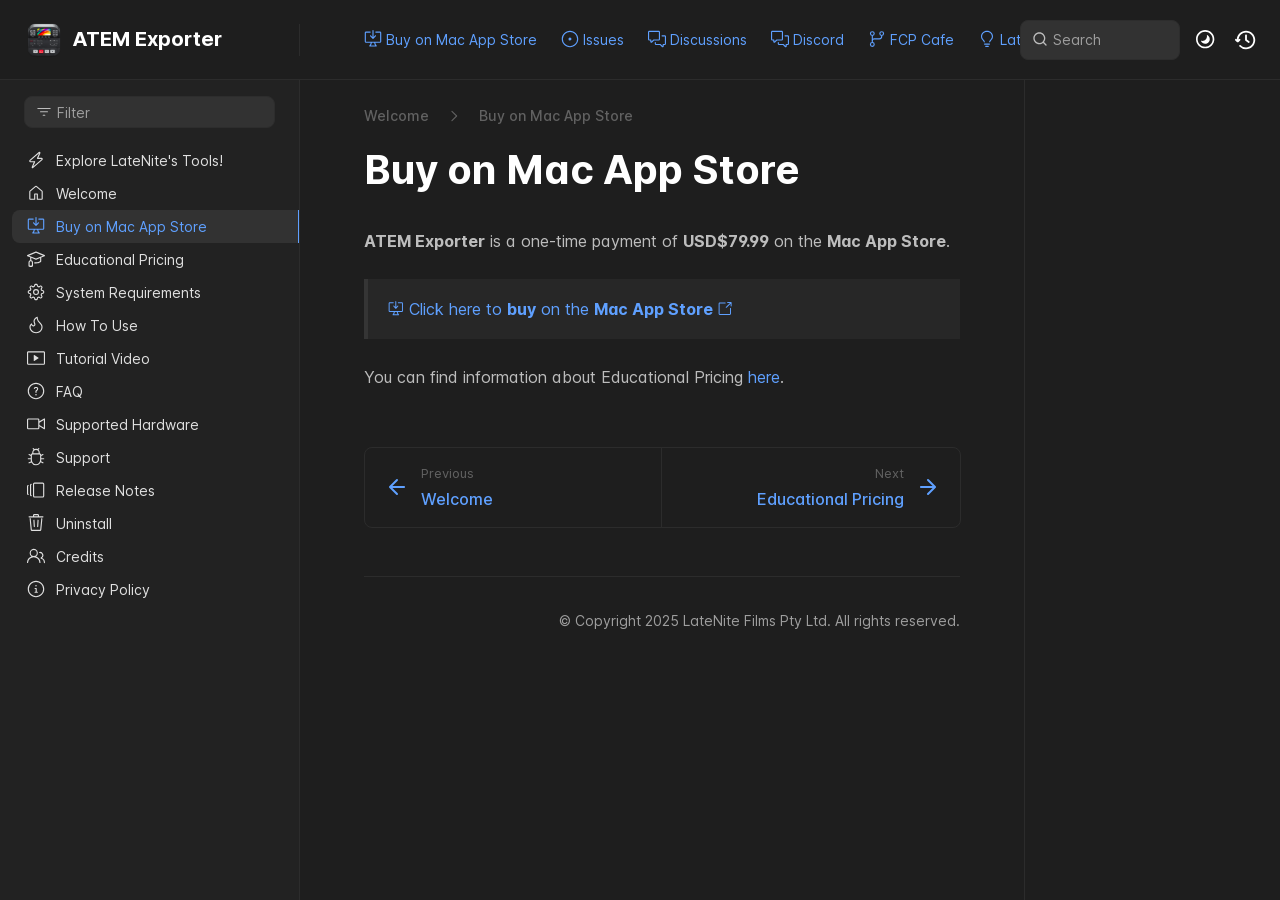
==== buy/index.html @ 61ce0d4f "Refreshes Retype-generated documentation. Process triggered by latenitefilms." ====
<!DOCTYPE html>
<html lang="en" class="h-full dark">
<head>
    <meta charset="UTF-8">
    <meta name="viewport" content="width=device-width,initial-scale=1">
    <meta name="turbo-cache-control" content="no-cache" data-turbo-track="reload" data-track-token="3.10.0.803349891030">

    <!-- See retype.com -->
    <meta name="generator" content="Retype 3.10.0">

    <!-- Primary Meta Tags -->
    <title>Buy on Mac App Store</title>
    <meta name="title" content="Buy on Mac App Store">
    <meta name="description" content="ATEM Exporter is a one-time payment of USD$79.99 on the Mac App Store.">

    <!-- Canonical -->
    <link rel="canonical" href="https://atemexporter.fcp.cafe/buy/">

    <!-- Open Graph / Facebook -->
    <meta property="og:type" content="website">
    <meta property="og:url" content="https://atemexporter.fcp.cafe/buy/">
    <meta property="og:title" content="Buy on Mac App Store">
    <meta property="og:description" content="ATEM Exporter is a one-time payment of USD$79.99 on the Mac App Store.">

    <!-- Twitter -->
    <meta property="twitter:card" content="summary_large_image">
    <meta property="twitter:url" content="https://atemexporter.fcp.cafe/buy/">
    <meta property="twitter:title" content="Buy on Mac App Store">
    <meta property="twitter:description" content="ATEM Exporter is a one-time payment of USD$79.99 on the Mac App Store.">

    <script data-cfasync="false">(function(){var cl=document.documentElement.classList,ls=localStorage.getItem("retype_scheme"),hd=cl.contains("dark"),hl=cl.contains("light"),wm=window.matchMedia&&window.matchMedia("(prefers-color-scheme: dark)").matches;if(ls==="dark"||(!ls&&wm&&!hd&&!hl)){cl.remove("light");cl.add("dark")}else if(ls==="light"||(!ls&&!wm&&!hd&&!hl)){cl.remove("dark");cl.add("light")}})();</script>

    <link href="../resources/css/retype.css?v=3.10.0.803349891030" rel="stylesheet">

    <script data-cfasync="false" src="../resources/js/config.js?v=3.10.0.803349891030" data-turbo-eval="false" defer></script>
    <script data-cfasync="false" src="../resources/js/retype.js?v=3.10.0" data-turbo-eval="false" defer></script>
    <script id="lunr-js" data-cfasync="false" src="../resources/js/lunr.js?v=3.10.0.803349891030" data-turbo-eval="false" defer></script>
</head>
<body>
    <div id="retype-app" class="relative text-base antialiased text-gray-700 bg-white font-body dark:bg-dark-850 dark:text-dark-300">
        <div class="absolute bottom-0 left-0 bg-gray-100 dark:bg-dark-800" style="top: 5rem; right: 50%"></div>
    
        <header id="retype-header" class="sticky top-0 z-30 flex w-full h-16 bg-white border-b border-gray-200 md:h-20 dark:bg-dark-850 dark:border-dark-650">
            <div class="container relative flex items-center justify-between pr-6 grow md:justify-start">
                <!-- Mobile menu button skeleton -->
                <button v-cloak class="skeleton retype-mobile-menu-button flex items-center justify-center shrink-0 overflow-hidden dark:text-white focus:outline-none rounded-full w-10 h-10 ml-3.5 md:hidden"><svg xmlns="http://www.w3.org/2000/svg" class="mb-px shrink-0" width="24" height="24" viewBox="0 0 24 24" role="presentation" style="margin-bottom: 0px;"><g fill="currentColor"><path d="M2 4h20v2H2zM2 11h20v2H2zM2 18h20v2H2z"></path></g></svg></button>
                <div v-cloak id="retype-sidebar-left-toggle-button"></div>
        
                <!-- Logo -->
                <div class="flex items-center justify-between h-full py-2 md:w-75">
                    <div class="flex items-center px-2 md:px-6">
                        <a id="retype-branding-logo" href="../" class="flex items-center leading-snug text-xl">
                            <span class="w-10 mr-2 grow-0 shrink-0 overflow-hidden">
                                <img class="max-h-10 dark:hidden md:inline-block" src="../static/logo.png">
                                <img class="max-h-10 hidden dark:inline-block" src="../static/logo.png">
                            </span>
                            <span class="dark:text-white font-bold line-clamp-1 md:line-clamp-2">ATEM Exporter</span>
                        </a>
                    </div>
        
                    <span class="hidden h-8 border-r md:inline-block dark:border-dark-650"></span>
                </div>
        
                <div class="flex justify-between md:grow">
                    <!-- Top Nav -->
                    <nav id="retype-header-nav" class="hidden md:flex">
                        <ul class="flex flex-col mb-4 md:pl-16 md:mb-0 md:flex-row md:items-center">
                            <li class="mr-6">
                                <a class="py-2 md:mb-0 inline-flex items-center text-sm whitespace-nowrap transition-colors duration-200 ease-linear md:text-blue-500 dark:text-blue-400 hover:text-blue-800 dark:hover:text-blue-200" href="../buy/">
                                    <svg xmlns="http://www.w3.org/2000/svg" class="mb-px mr-1" width="18" height="18" viewBox="0 0 24 24" role="presentation">
                                        <g fill="currentColor">
                                            <path d="M11.25 9.331V.75a.75.75 0 0 1 1.5 0v8.58l1.949-2.11A.75.75 0 1 1 15.8 8.237l-3.25 3.52a.75.75 0 0 1-1.102 0l-3.25-3.52A.75.75 0 1 1 9.3 7.22l1.949 2.111Z"/><path d="M2.5 3.75v11.5c0 .138.112.25.25.25h18.5a.25.25 0 0 0 .25-.25V3.75a.25.25 0 0 0-.25-.25h-5.5a.75.75 0 0 1 0-1.5h5.5c.966 0 1.75.784 1.75 1.75v11.5A1.75 1.75 0 0 1 21.25 17h-6.204c.171 1.375.805 2.652 1.769 3.757A.752.752 0 0 1 16.25 22h-8.5a.75.75 0 0 1-.566-1.243c.965-1.105 1.599-2.382 1.77-3.757H2.75A1.75 1.75 0 0 1 1 15.25V3.75C1 2.784 1.784 2 2.75 2h5.5a.75.75 0 0 1 0 1.5h-5.5a.25.25 0 0 0-.25.25ZM10.463 17c-.126 1.266-.564 2.445-1.223 3.5h5.52c-.66-1.055-1.098-2.234-1.223-3.5Z"/>
                                        </g>
                                    </svg>
                                    <span>Buy on Mac App Store</span>
                                </a>
                            </li>
                            <li class="mr-6">
                                <a class="py-2 md:mb-0 inline-flex items-center text-sm whitespace-nowrap transition-colors duration-200 ease-linear md:text-blue-500 dark:text-blue-400 hover:text-blue-800 dark:hover:text-blue-200" href="https://github.com/latenitefilms/ATEMExporter/issues" target="_blank">
                                    <svg xmlns="http://www.w3.org/2000/svg" class="mb-px mr-1" width="18" height="18" viewBox="0 0 24 24" role="presentation">
                                        <g fill="currentColor">
                                            <path d="M12 1c6.075 0 11 4.925 11 11s-4.925 11-11 11S1 18.075 1 12 5.925 1 12 1ZM2.5 12a9.5 9.5 0 0 0 9.5 9.5 9.5 9.5 0 0 0 9.5-9.5A9.5 9.5 0 0 0 12 2.5 9.5 9.5 0 0 0 2.5 12Zm9.5 2a2 2 0 1 1-.001-3.999A2 2 0 0 1 12 14Z"/>
                                        </g>
                                    </svg>
                                    <span>Issues</span>
                                </a>
                            </li>
                            <li class="mr-6">
                                <a class="py-2 md:mb-0 inline-flex items-center text-sm whitespace-nowrap transition-colors duration-200 ease-linear md:text-blue-500 dark:text-blue-400 hover:text-blue-800 dark:hover:text-blue-200" href="https://github.com/latenitefilms/ATEMExporter/discussions" target="_blank">
                                    <svg xmlns="http://www.w3.org/2000/svg" class="mb-px mr-1" width="18" height="18" viewBox="0 0 24 24" role="presentation">
                                        <g fill="currentColor">
                                            <path d="M1.75 1h12.5c.966 0 1.75.784 1.75 1.75v9.5A1.75 1.75 0 0 1 14.25 14H8.061l-2.574 2.573A1.458 1.458 0 0 1 3 15.543V14H1.75A1.75 1.75 0 0 1 0 12.25v-9.5C0 1.784.784 1 1.75 1ZM1.5 2.75v9.5c0 .138.112.25.25.25h2a.75.75 0 0 1 .75.75v2.19l2.72-2.72a.749.749 0 0 1 .53-.22h6.5a.25.25 0 0 0 .25-.25v-9.5a.25.25 0 0 0-.25-.25H1.75a.25.25 0 0 0-.25.25Z"/><path d="M22.5 8.75a.25.25 0 0 0-.25-.25h-3.5a.75.75 0 0 1 0-1.5h3.5c.966 0 1.75.784 1.75 1.75v9.5A1.75 1.75 0 0 1 22.25 20H21v1.543a1.457 1.457 0 0 1-2.487 1.03L15.939 20H10.75A1.75 1.75 0 0 1 9 18.25v-1.465a.75.75 0 0 1 1.5 0v1.465c0 .138.112.25.25.25h5.5a.75.75 0 0 1 .53.22l2.72 2.72v-2.19a.75.75 0 0 1 .75-.75h2a.25.25 0 0 0 .25-.25v-9.5Z"/>
                                        </g>
                                    </svg>
                                    <span>Discussions</span>
                                </a>
                            </li>
                            <li class="mr-6">
                                <a class="py-2 md:mb-0 inline-flex items-center text-sm whitespace-nowrap transition-colors duration-200 ease-linear md:text-blue-500 dark:text-blue-400 hover:text-blue-800 dark:hover:text-blue-200" href="https://ltnt.tv/discord" target="_blank">
                                    <svg xmlns="http://www.w3.org/2000/svg" class="mb-px mr-1" width="18" height="18" viewBox="0 0 24 24" role="presentation">
                                        <g fill="currentColor">
                                            <path d="M1.75 1h12.5c.966 0 1.75.784 1.75 1.75v9.5A1.75 1.75 0 0 1 14.25 14H8.061l-2.574 2.573A1.458 1.458 0 0 1 3 15.543V14H1.75A1.75 1.75 0 0 1 0 12.25v-9.5C0 1.784.784 1 1.75 1ZM1.5 2.75v9.5c0 .138.112.25.25.25h2a.75.75 0 0 1 .75.75v2.19l2.72-2.72a.749.749 0 0 1 .53-.22h6.5a.25.25 0 0 0 .25-.25v-9.5a.25.25 0 0 0-.25-.25H1.75a.25.25 0 0 0-.25.25Z"/><path d="M22.5 8.75a.25.25 0 0 0-.25-.25h-3.5a.75.75 0 0 1 0-1.5h3.5c.966 0 1.75.784 1.75 1.75v9.5A1.75 1.75 0 0 1 22.25 20H21v1.543a1.457 1.457 0 0 1-2.487 1.03L15.939 20H10.75A1.75 1.75 0 0 1 9 18.25v-1.465a.75.75 0 0 1 1.5 0v1.465c0 .138.112.25.25.25h5.5a.75.75 0 0 1 .53.22l2.72 2.72v-2.19a.75.75 0 0 1 .75-.75h2a.25.25 0 0 0 .25-.25v-9.5Z"/>
                                        </g>
                                    </svg>
                                    <span>Discord</span>
                                </a>
                            </li>
                            <li class="mr-6">
                                <a class="py-2 md:mb-0 inline-flex items-center text-sm whitespace-nowrap transition-colors duration-200 ease-linear md:text-blue-500 dark:text-blue-400 hover:text-blue-800 dark:hover:text-blue-200" href="https://fcp.cafe" target="_blank">
                                    <svg xmlns="http://www.w3.org/2000/svg" class="mb-px mr-1" width="18" height="18" viewBox="0 0 24 24" role="presentation">
                                        <g fill="currentColor">
                                            <path d="M15 4.75a3.25 3.25 0 1 1 6.5 0 3.25 3.25 0 0 1-6.5 0ZM2.5 19.25a3.25 3.25 0 1 1 6.5 0 3.25 3.25 0 0 1-6.5 0Zm0-14.5a3.25 3.25 0 1 1 6.5 0 3.25 3.25 0 0 1-6.5 0ZM5.75 6.5a1.75 1.75 0 1 0-.001-3.501A1.75 1.75 0 0 0 5.75 6.5Zm0 14.5a1.75 1.75 0 1 0-.001-3.501A1.75 1.75 0 0 0 5.75 21Zm12.5-14.5a1.75 1.75 0 1 0-.001-3.501A1.75 1.75 0 0 0 18.25 6.5Z"/><path d="M5.75 16.75A.75.75 0 0 1 5 16V8a.75.75 0 0 1 1.5 0v8a.75.75 0 0 1-.75.75Z"/><path d="M17.5 8.75v-1H19v1a3.75 3.75 0 0 1-3.75 3.75h-7a1.75 1.75 0 0 0-1.75 1.75H5A3.25 3.25 0 0 1 8.25 11h7a2.25 2.25 0 0 0 2.25-2.25Z"/>
                                        </g>
                                    </svg>
                                    <span>FCP Cafe</span>
                                </a>
                            </li>
                            <li class="mr-6">
                                <a class="py-2 md:mb-0 inline-flex items-center text-sm whitespace-nowrap transition-colors duration-200 ease-linear md:text-blue-500 dark:text-blue-400 hover:text-blue-800 dark:hover:text-blue-200" href="https://fcp.cafe/latenite/" target="_blank">
                                    <svg xmlns="http://www.w3.org/2000/svg" class="mb-px mr-1" width="18" height="18" viewBox="0 0 24 24" role="presentation">
                                        <g fill="currentColor">
                                            <path d="M12 2.5c-3.81 0-6.5 2.743-6.5 6.119 0 1.536.632 2.572 1.425 3.56.172.215.347.422.527.635l.096.112c.21.25.427.508.63.774.404.531.783 1.128.995 1.834a.75.75 0 0 1-1.436.432c-.138-.46-.397-.89-.753-1.357a18.111 18.111 0 0 0-.582-.714l-.092-.11c-.18-.212-.37-.436-.555-.667C4.87 12.016 4 10.651 4 8.618 4 4.363 7.415 1 12 1s8 3.362 8 7.619c0 2.032-.87 3.397-1.755 4.5-.185.23-.375.454-.555.667l-.092.109c-.21.248-.405.481-.582.714-.356.467-.615.898-.753 1.357a.751.751 0 0 1-1.437-.432c.213-.706.592-1.303.997-1.834.202-.266.419-.524.63-.774l.095-.112c.18-.213.355-.42.527-.634.793-.99 1.425-2.025 1.425-3.561C18.5 5.243 15.81 2.5 12 2.5ZM8.75 18h6.5a.75.75 0 0 1 0 1.5h-6.5a.75.75 0 0 1 0-1.5Zm.75 3.75a.75.75 0 0 1 .75-.75h3.5a.75.75 0 0 1 0 1.5h-3.5a.75.75 0 0 1-.75-.75Z"/>
                                        </g>
                                    </svg>
                                    <span>LateNite</span>
                                </a>
                            </li>
        
                        </ul>
                    </nav>
        
                    <!-- Header Right Skeleton -->
                    <div v-cloak class="flex justify-end grow skeleton">
        
                        <!-- Search input mock -->
                        <div class="relative hidden w-40 lg:block lg:max-w-sm lg:ml-auto">
                            <div class="absolute flex items-center justify-center h-full pl-3 dark:text-dark-300">
                                <svg xmlns="http://www.w3.org/2000/svg" class="icon-base" width="16" height="16" viewBox="0 0 24 24" aria-labelledby="icon" role="presentation" style="margin-bottom: 1px;"><g fill="currentColor" ><path d="M21.71 20.29l-3.68-3.68A8.963 8.963 0 0020 11c0-4.96-4.04-9-9-9s-9 4.04-9 9 4.04 9 9 9c2.12 0 4.07-.74 5.61-1.97l3.68 3.68c.2.19.45.29.71.29s.51-.1.71-.29c.39-.39.39-1.03 0-1.42zM4 11c0-3.86 3.14-7 7-7s7 3.14 7 7c0 1.92-.78 3.66-2.04 4.93-.01.01-.02.01-.02.01-.01.01-.01.01-.01.02A6.98 6.98 0 0111 18c-3.86 0-7-3.14-7-7z" ></path></g></svg>
                            </div>
                            <input class="w-full h-10 placeholder-gray-400 transition-colors duration-200 ease-in bg-gray-200 border border-transparent rounded md:text-sm hover:bg-white hover:border-gray-300 focus:outline-none focus:bg-white focus:border-gray-500 dark:bg-dark-600 dark:border-dark-600 dark:placeholder-dark-400" style="padding: 0.625rem 0.75rem 0.625rem 2rem" type="text" placeholder="Search">
                        </div>
        
                        <!-- Mobile search button -->
                        <div class="flex items-center justify-center w-10 h-10 lg:hidden">
                            <svg xmlns="http://www.w3.org/2000/svg" class="shrink-0 icon-base" width="20" height="20" viewBox="0 0 24 24" aria-labelledby="icon" role="presentation" style="margin-bottom: 0px;"><g fill="currentColor" ><path d="M21.71 20.29l-3.68-3.68A8.963 8.963 0 0020 11c0-4.96-4.04-9-9-9s-9 4.04-9 9 4.04 9 9 9c2.12 0 4.07-.74 5.61-1.97l3.68 3.68c.2.19.45.29.71.29s.51-.1.71-.29c.39-.39.39-1.03 0-1.42zM4 11c0-3.86 3.14-7 7-7s7 3.14 7 7c0 1.92-.78 3.66-2.04 4.93-.01.01-.02.01-.02.01-.01.01-.01.01-.01.02A6.98 6.98 0 0111 18c-3.86 0-7-3.14-7-7z" ></path></g></svg>
                        </div>
        
                        <!-- Dark mode switch placeholder -->
                        <div class="w-10 h-10 lg:ml-2"></div>
        
                        <!-- History button -->
                        <div class="flex items-center justify-center w-10 h-10" style="margin-right: -0.625rem;">
                            <svg xmlns="http://www.w3.org/2000/svg" class="shrink-0 icon-base" width="22" height="22" viewBox="0 0 24 24" aria-labelledby="icon" role="presentation" style="margin-bottom: 0px;"><g fill="currentColor" ><g ><path d="M12.01 6.01c-.55 0-1 .45-1 1V12a1 1 0 00.4.8l3 2.22a.985.985 0 001.39-.2.996.996 0 00-.21-1.4l-2.6-1.92V7.01c.02-.55-.43-1-.98-1z"></path><path d="M12.01 1.91c-5.33 0-9.69 4.16-10.05 9.4l-.29-.26a.997.997 0 10-1.34 1.48l1.97 1.79c.19.17.43.26.67.26s.48-.09.67-.26l1.97-1.79a.997.997 0 10-1.34-1.48l-.31.28c.34-4.14 3.82-7.41 8.05-7.41 4.46 0 8.08 3.63 8.08 8.09s-3.63 8.08-8.08 8.08c-2.18 0-4.22-.85-5.75-2.4a.996.996 0 10-1.42 1.4 10.02 10.02 0 007.17 2.99c5.56 0 10.08-4.52 10.08-10.08.01-5.56-4.52-10.09-10.08-10.09z"></path></g></g></svg>
                        </div>
                    </div>
        
                    <div v-cloak class="flex justify-end grow">
                        <div id="retype-mobile-search-button"></div>
                        <doc-search-desktop></doc-search-desktop>
        
                        <doc-theme-switch class="lg:ml-2"></doc-theme-switch>
                        <doc-history></doc-history>
                    </div>
                </div>
            </div>
        </header>
    
        <div id="retype-container" class="container relative flex bg-white">
            <!-- Sidebar Skeleton -->
            <div v-cloak class="fixed flex flex-col shrink-0 duration-300 ease-in-out bg-white border-gray-200 sidebar top-20 w-75 border-r h-screen md:sticky transition-transform skeleton dark:bg-dark-800 dark:border-dark-650">
            
                <div class="flex items-center h-16 px-6">
                    <input class="w-full h-8 px-3 py-2 transition-colors duration-200 ease-linear bg-white border border-gray-200 rounded shadow-none text-sm focus:outline-none focus:border-gray-600 dark:bg-dark-600 dark:border-dark-600" type="text" placeholder="Filter">
                </div>
            
                <div class="pl-6 mt-1 mb-4">
                    <div class="w-32 h-3 mb-4 bg-gray-200 rounded-full loading dark:bg-dark-600"></div>
                    <div class="w-48 h-3 mb-4 bg-gray-200 rounded-full loading dark:bg-dark-600"></div>
                    <div class="w-40 h-3 mb-4 bg-gray-200 rounded-full loading dark:bg-dark-600"></div>
                    <div class="w-32 h-3 mb-4 bg-gray-200 rounded-full loading dark:bg-dark-600"></div>
                    <div class="w-48 h-3 mb-4 bg-gray-200 rounded-full loading dark:bg-dark-600"></div>
                    <div class="w-40 h-3 mb-4 bg-gray-200 rounded-full loading dark:bg-dark-600"></div>
                </div>
            
            </div>
            
            <!-- Sidebar component -->
            <doc-sidebar v-cloak>
                <template #sidebar-footer>
                    <div class="shrink-0 mt-auto border-t md:bg-transparent md:border-none dark:border-dark-650">
            
                        <div class="py-3 px-6 md:hidden border-b dark:border-dark-650">
                            <nav>
                                <ul class="flex flex-wrap justify-center items-center">
                                    <li class="mr-6">
                                        <a class="block py-1 inline-flex items-center text-sm whitespace-nowrap transition-colors duration-200 ease-linear md:text-blue-500 dark:text-blue-400 hover:text-blue-800 dark:hover:text-blue-200" href="../buy/">
                                            <svg xmlns="http://www.w3.org/2000/svg" class="mb-px mr-1" width="18" height="18" viewBox="0 0 24 24" role="presentation">
                                                <g fill="currentColor">
                                                    <path d="M11.25 9.331V.75a.75.75 0 0 1 1.5 0v8.58l1.949-2.11A.75.75 0 1 1 15.8 8.237l-3.25 3.52a.75.75 0 0 1-1.102 0l-3.25-3.52A.75.75 0 1 1 9.3 7.22l1.949 2.111Z"/><path d="M2.5 3.75v11.5c0 .138.112.25.25.25h18.5a.25.25 0 0 0 .25-.25V3.75a.25.25 0 0 0-.25-.25h-5.5a.75.75 0 0 1 0-1.5h5.5c.966 0 1.75.784 1.75 1.75v11.5A1.75 1.75 0 0 1 21.25 17h-6.204c.171 1.375.805 2.652 1.769 3.757A.752.752 0 0 1 16.25 22h-8.5a.75.75 0 0 1-.566-1.243c.965-1.105 1.599-2.382 1.77-3.757H2.75A1.75 1.75 0 0 1 1 15.25V3.75C1 2.784 1.784 2 2.75 2h5.5a.75.75 0 0 1 0 1.5h-5.5a.25.25 0 0 0-.25.25ZM10.463 17c-.126 1.266-.564 2.445-1.223 3.5h5.52c-.66-1.055-1.098-2.234-1.223-3.5Z"/>
                                                </g>
                                            </svg>
                                            <span>Buy on Mac App Store</span>
                                        </a>
                                    </li>
                                    <li class="mr-6">
                                        <a class="block py-1 inline-flex items-center text-sm whitespace-nowrap transition-colors duration-200 ease-linear md:text-blue-500 dark:text-blue-400 hover:text-blue-800 dark:hover:text-blue-200" href="https://github.com/latenitefilms/ATEMExporter/issues" target="_blank">
                                            <svg xmlns="http://www.w3.org/2000/svg" class="mb-px mr-1" width="18" height="18" viewBox="0 0 24 24" role="presentation">
                                                <g fill="currentColor">
                                                    <path d="M12 1c6.075 0 11 4.925 11 11s-4.925 11-11 11S1 18.075 1 12 5.925 1 12 1ZM2.5 12a9.5 9.5 0 0 0 9.5 9.5 9.5 9.5 0 0 0 9.5-9.5A9.5 9.5 0 0 0 12 2.5 9.5 9.5 0 0 0 2.5 12Zm9.5 2a2 2 0 1 1-.001-3.999A2 2 0 0 1 12 14Z"/>
                                                </g>
                                            </svg>
                                            <span>Issues</span>
                                        </a>
                                    </li>
                                    <li class="mr-6">
                                        <a class="block py-1 inline-flex items-center text-sm whitespace-nowrap transition-colors duration-200 ease-linear md:text-blue-500 dark:text-blue-400 hover:text-blue-800 dark:hover:text-blue-200" href="https://github.com/latenitefilms/ATEMExporter/discussions" target="_blank">
                                            <svg xmlns="http://www.w3.org/2000/svg" class="mb-px mr-1" width="18" height="18" viewBox="0 0 24 24" role="presentation">
                                                <g fill="currentColor">
                                                    <path d="M1.75 1h12.5c.966 0 1.75.784 1.75 1.75v9.5A1.75 1.75 0 0 1 14.25 14H8.061l-2.574 2.573A1.458 1.458 0 0 1 3 15.543V14H1.75A1.75 1.75 0 0 1 0 12.25v-9.5C0 1.784.784 1 1.75 1ZM1.5 2.75v9.5c0 .138.112.25.25.25h2a.75.75 0 0 1 .75.75v2.19l2.72-2.72a.749.749 0 0 1 .53-.22h6.5a.25.25 0 0 0 .25-.25v-9.5a.25.25 0 0 0-.25-.25H1.75a.25.25 0 0 0-.25.25Z"/><path d="M22.5 8.75a.25.25 0 0 0-.25-.25h-3.5a.75.75 0 0 1 0-1.5h3.5c.966 0 1.75.784 1.75 1.75v9.5A1.75 1.75 0 0 1 22.25 20H21v1.543a1.457 1.457 0 0 1-2.487 1.03L15.939 20H10.75A1.75 1.75 0 0 1 9 18.25v-1.465a.75.75 0 0 1 1.5 0v1.465c0 .138.112.25.25.25h5.5a.75.75 0 0 1 .53.22l2.72 2.72v-2.19a.75.75 0 0 1 .75-.75h2a.25.25 0 0 0 .25-.25v-9.5Z"/>
                                                </g>
                                            </svg>
                                            <span>Discussions</span>
                                        </a>
                                    </li>
                                    <li class="mr-6">
                                        <a class="block py-1 inline-flex items-center text-sm whitespace-nowrap transition-colors duration-200 ease-linear md:text-blue-500 dark:text-blue-400 hover:text-blue-800 dark:hover:text-blue-200" href="https://ltnt.tv/discord" target="_blank">
                                            <svg xmlns="http://www.w3.org/2000/svg" class="mb-px mr-1" width="18" height="18" viewBox="0 0 24 24" role="presentation">
                                                <g fill="currentColor">
                                                    <path d="M1.75 1h12.5c.966 0 1.75.784 1.75 1.75v9.5A1.75 1.75 0 0 1 14.25 14H8.061l-2.574 2.573A1.458 1.458 0 0 1 3 15.543V14H1.75A1.75 1.75 0 0 1 0 12.25v-9.5C0 1.784.784 1 1.75 1ZM1.5 2.75v9.5c0 .138.112.25.25.25h2a.75.75 0 0 1 .75.75v2.19l2.72-2.72a.749.749 0 0 1 .53-.22h6.5a.25.25 0 0 0 .25-.25v-9.5a.25.25 0 0 0-.25-.25H1.75a.25.25 0 0 0-.25.25Z"/><path d="M22.5 8.75a.25.25 0 0 0-.25-.25h-3.5a.75.75 0 0 1 0-1.5h3.5c.966 0 1.75.784 1.75 1.75v9.5A1.75 1.75 0 0 1 22.25 20H21v1.543a1.457 1.457 0 0 1-2.487 1.03L15.939 20H10.75A1.75 1.75 0 0 1 9 18.25v-1.465a.75.75 0 0 1 1.5 0v1.465c0 .138.112.25.25.25h5.5a.75.75 0 0 1 .53.22l2.72 2.72v-2.19a.75.75 0 0 1 .75-.75h2a.25.25 0 0 0 .25-.25v-9.5Z"/>
                                                </g>
                                            </svg>
                                            <span>Discord</span>
                                        </a>
                                    </li>
                                    <li class="mr-6">
                                        <a class="block py-1 inline-flex items-center text-sm whitespace-nowrap transition-colors duration-200 ease-linear md:text-blue-500 dark:text-blue-400 hover:text-blue-800 dark:hover:text-blue-200" href="https://fcp.cafe" target="_blank">
                                            <svg xmlns="http://www.w3.org/2000/svg" class="mb-px mr-1" width="18" height="18" viewBox="0 0 24 24" role="presentation">
                                                <g fill="currentColor">
                                                    <path d="M15 4.75a3.25 3.25 0 1 1 6.5 0 3.25 3.25 0 0 1-6.5 0ZM2.5 19.25a3.25 3.25 0 1 1 6.5 0 3.25 3.25 0 0 1-6.5 0Zm0-14.5a3.25 3.25 0 1 1 6.5 0 3.25 3.25 0 0 1-6.5 0ZM5.75 6.5a1.75 1.75 0 1 0-.001-3.501A1.75 1.75 0 0 0 5.75 6.5Zm0 14.5a1.75 1.75 0 1 0-.001-3.501A1.75 1.75 0 0 0 5.75 21Zm12.5-14.5a1.75 1.75 0 1 0-.001-3.501A1.75 1.75 0 0 0 18.25 6.5Z"/><path d="M5.75 16.75A.75.75 0 0 1 5 16V8a.75.75 0 0 1 1.5 0v8a.75.75 0 0 1-.75.75Z"/><path d="M17.5 8.75v-1H19v1a3.75 3.75 0 0 1-3.75 3.75h-7a1.75 1.75 0 0 0-1.75 1.75H5A3.25 3.25 0 0 1 8.25 11h7a2.25 2.25 0 0 0 2.25-2.25Z"/>
                                                </g>
                                            </svg>
                                            <span>FCP Cafe</span>
                                        </a>
                                    </li>
                                    <li class="mr-6">
                                        <a class="block py-1 inline-flex items-center text-sm whitespace-nowrap transition-colors duration-200 ease-linear md:text-blue-500 dark:text-blue-400 hover:text-blue-800 dark:hover:text-blue-200" href="https://fcp.cafe/latenite/" target="_blank">
                                            <svg xmlns="http://www.w3.org/2000/svg" class="mb-px mr-1" width="18" height="18" viewBox="0 0 24 24" role="presentation">
                                                <g fill="currentColor">
                                                    <path d="M12 2.5c-3.81 0-6.5 2.743-6.5 6.119 0 1.536.632 2.572 1.425 3.56.172.215.347.422.527.635l.096.112c.21.25.427.508.63.774.404.531.783 1.128.995 1.834a.75.75 0 0 1-1.436.432c-.138-.46-.397-.89-.753-1.357a18.111 18.111 0 0 0-.582-.714l-.092-.11c-.18-.212-.37-.436-.555-.667C4.87 12.016 4 10.651 4 8.618 4 4.363 7.415 1 12 1s8 3.362 8 7.619c0 2.032-.87 3.397-1.755 4.5-.185.23-.375.454-.555.667l-.092.109c-.21.248-.405.481-.582.714-.356.467-.615.898-.753 1.357a.751.751 0 0 1-1.437-.432c.213-.706.592-1.303.997-1.834.202-.266.419-.524.63-.774l.095-.112c.18-.213.355-.42.527-.634.793-.99 1.425-2.025 1.425-3.561C18.5 5.243 15.81 2.5 12 2.5ZM8.75 18h6.5a.75.75 0 0 1 0 1.5h-6.5a.75.75 0 0 1 0-1.5Zm.75 3.75a.75.75 0 0 1 .75-.75h3.5a.75.75 0 0 1 0 1.5h-3.5a.75.75 0 0 1-.75-.75Z"/>
                                                </g>
                                            </svg>
                                            <span>LateNite</span>
                                        </a>
                                    </li>
            
                                </ul>
                            </nav>
                        </div>
                    </div>
                </template>
            </doc-sidebar>
    
            <div class="grow min-w-0 dark:bg-dark-850">
                <!-- Render "toolbar" template here on api pages --><!-- Render page content -->
                <div class="flex">
                    <div id="retype-main" class="min-w-0 p-4 grow md:px-16">
                        <main class="relative pb-12 lg:pt-2">
                            <div class="retype-markdown" id="retype-content">
                                <!-- Rendered if sidebar right is enabled -->
                                <div id="retype-sidebar-right-toggle"></div>
                                <nav id="retype-breadcrumb" class="breadcrumb" aria-label="Breadcrumb">
                                    <ol role="list">
                                        <li class="pr-4">
                                            <a href="../" class="pr-4">
                                                Welcome
                                            </a>
                                            <svg xmlns="http://www.w3.org/2000/svg" fill="currentColor" width="18" height="18" viewBox="0 0 24 24" aria-hidden="true">
                                                <path d="M8.72 18.78a.75.75 0 0 1 0-1.06L14.44 12 8.72 6.28a.751.751 0 0 1 .018-1.042.751.751 0 0 1 1.042-.018l6.25 6.25a.75.75 0 0 1 0 1.06l-6.25 6.25a.75.75 0 0 1-1.06 0Z"/>
                                            </svg>
                                        </li>
                                        <li class="pr-4">
                                            <a href="../buy/" class="pr-4">
                                                Buy on Mac App Store
                                            </a>
                                        </li>
                                    </ol>
                                </nav>
                
                                <!-- Page content  -->
<doc-anchor-target id="buy-on-mac-app-store" class="break-words">
    <h1>
        <doc-anchor-trigger class="header-anchor-trigger" to="#buy-on-mac-app-store">#</doc-anchor-trigger>
        <span>Buy on Mac App Store</span>
    </h1>
</doc-anchor-target>
<p><strong>ATEM Exporter</strong> is a one-time payment of <strong>USD$79.99</strong> on the <strong>Mac App Store</strong>.</p>
<blockquote>
<p><a href="https://apps.apple.com/app/atem-exporter/id6746398880" class="outbound" target="_blank"><span><svg xmlns="http://www.w3.org/2000/svg" class="docs-icon" viewBox="0 0 24 24" role="presentation"><g fill="currentColor"><g><path d="M11.25 9.331V.75a.75.75 0 0 1 1.5 0v8.58l1.949-2.11A.75.75 0 1 1 15.8 8.237l-3.25 3.52a.75.75 0 0 1-1.102 0l-3.25-3.52A.75.75 0 1 1 9.3 7.22l1.949 2.111Z"/><path d="M2.5 3.75v11.5c0 .138.112.25.25.25h18.5a.25.25 0 0 0 .25-.25V3.75a.25.25 0 0 0-.25-.25h-5.5a.75.75 0 0 1 0-1.5h5.5c.966 0 1.75.784 1.75 1.75v11.5A1.75 1.75 0 0 1 21.25 17h-6.204c.171 1.375.805 2.652 1.769 3.757A.752.752 0 0 1 16.25 22h-8.5a.75.75 0 0 1-.566-1.243c.965-1.105 1.599-2.382 1.77-3.757H2.75A1.75 1.75 0 0 1 1 15.25V3.75C1 2.784 1.784 2 2.75 2h5.5a.75.75 0 0 1 0 1.5h-5.5a.25.25 0 0 0-.25.25ZM10.463 17c-.126 1.266-.564 2.445-1.223 3.5h5.52c-.66-1.055-1.098-2.234-1.223-3.5Z"/></g></g></svg> Click here to <strong>buy</strong> on the <strong>Mac App Store</strong></span><svg xmlns="http://www.w3.org/2000/svg" class="docs-icon ml-1" viewBox="0 0 24 24" role="presentation"><g fill="currentColor"><path d="M15.5 2.25a.75.75 0 0 1 .75-.75h5.5a.75.75 0 0 1 .75.75v5.5a.75.75 0 0 1-1.5 0V4.06l-6.22 6.22a.75.75 0 1 1-1.06-1.06L19.94 3h-3.69a.75.75 0 0 1-.75-.75Z"/><path d="M2.5 4.25c0-.966.784-1.75 1.75-1.75h8.5a.75.75 0 0 1 0 1.5h-8.5a.25.25 0 0 0-.25.25v15.5c0 .138.112.25.25.25h15.5a.25.25 0 0 0 .25-.25v-8.5a.75.75 0 0 1 1.5 0v8.5a1.75 1.75 0 0 1-1.75 1.75H4.25a1.75 1.75 0 0 1-1.75-1.75V4.25Z"/></g></svg></a></p>
</blockquote>
<p>You can find information about Educational Pricing <a href="../educational/">here</a>.</p>

                                
                                <!-- Required only on API pages -->
                                <doc-toolbar-member-filter-no-results></doc-toolbar-member-filter-no-results>
                            </div>
                            <footer id="retype-content-footer" class="clear-both">
                            
                                <nav id="retype-nextprev" class="print:hidden flex mt-14">
                                    <div class="w-1/2">
                                        <a class="px-5 py-4 h-full flex items-center break-normal font-medium text-blue-500 dark:text-blue-400 border border-gray-300 hover:border-gray-400 dark:border-dark-650 dark:hover:border-dark-450 rounded-l-lg transition-colors duration-150 relative hover:z-5" href="../">
                                            <svg xmlns="http://www.w3.org/2000/svg" class="mr-3" width="24" height="24" viewBox="0 0 24 24" fill="currentColor" overflow="visible"><path d="M19 11H7.41l5.29-5.29a.996.996 0 10-1.41-1.41l-7 7a1 1 0 000 1.42l7 7a1.024 1.024 0 001.42-.01.996.996 0 000-1.41L7.41 13H19c.55 0 1-.45 1-1s-.45-1-1-1z" /><path fill="none" d="M0 0h24v24H0z" /></svg>
                                            <span>
                                                <span class="block text-xs font-normal text-gray-400 dark:text-dark-400">Previous</span>
                                                <span class="block mt-1">Welcome</span>
                                            </span>
                                        </a>
                                    </div>
                            
                                    <div class="w-1/2">
                                        <a class="px-5 py-4 -mx-px h-full flex items-center justify-end break-normal font-medium text-blue-500 dark:text-blue-400 border border-gray-300 hover:border-gray-400 dark:border-dark-650 dark:hover:border-dark-450 rounded-r-lg transition-colors duration-150 relative hover:z-5" href="../educational/">
                                            <span>
                                                <span class="block text-xs font-normal text-right text-gray-400 dark:text-dark-400">Next</span>
                                                <span class="block mt-1">Educational Pricing</span>
                                            </span>
                                            <svg xmlns="http://www.w3.org/2000/svg" class="ml-3" width="24" height="24" viewBox="0 0 24 24" fill="currentColor" overflow="visible"><path d="M19.92 12.38a1 1 0 00-.22-1.09l-7-7a.996.996 0 10-1.41 1.41l5.3 5.3H5c-.55 0-1 .45-1 1s.45 1 1 1h11.59l-5.29 5.29a.996.996 0 000 1.41c.19.2.44.3.7.3s.51-.1.71-.29l7-7c.09-.09.16-.21.21-.33z" /><path fill="none" d="M0 0h24v24H0z" /></svg>
                                        </a>
                                    </div>
                                </nav>
                            </footer>
                        </main>
                
                        <div id="retype-page-footer" class="print:border-none border-t dark:border-dark-650 pt-6 mb-8">
                            <footer class="flex flex-wrap items-center justify-between print:justify-center">
                                <div id="retype-footer-links" class="print:hidden">
                                    <ul class="flex flex-wrap items-center text-sm">
                                    </ul>
                                </div>
                                <div id="retype-copyright" class="print:justify-center docs-copyright py-2 text-gray-500 dark:text-dark-350 text-sm leading-relaxed"><p>© Copyright 2025 LateNite Films Pty Ltd. All rights reserved.</p></div>
                            </footer>
                        </div>
                    </div>
                
                    <!-- Rendered if sidebar right is enabled -->
                    <!-- Sidebar right skeleton-->
                    <div v-cloak class="fixed top-0 bottom-0 right-0 translate-x-full bg-white border-gray-200 lg:sticky lg:border-l lg:shrink-0 lg:pt-6 lg:transform-none sm:w-1/2 lg:w-64 lg:z-0 md:w-104 sidebar-right skeleton dark:bg-dark-850 dark:border-dark-650">
                        <div class="pl-5">
                            <div class="w-32 h-3 mb-4 bg-gray-200 dark:bg-dark-600 rounded-full loading"></div>
                            <div class="w-48 h-3 mb-4 bg-gray-200 dark:bg-dark-600 rounded-full loading"></div>
                            <div class="w-40 h-3 mb-4 bg-gray-200 dark:bg-dark-600 rounded-full loading"></div>
                        </div>
                    </div>
                
                    <!-- User should be able to hide sidebar right -->
                    <doc-sidebar-right v-cloak></doc-sidebar-right>
                </div>

            </div>
        </div>
    
        <doc-search-mobile></doc-search-mobile>
        <doc-back-to-top></doc-back-to-top>
    </div>


    <div id="retype-overlay-target"></div>

    <script data-cfasync="false">window.__DOCS__ = { "title": "Buy on Mac App Store", level: 1, icon: "file", hasPrism: false, hasMermaid: false, hasMath: false, tocDepth: 23 }</script>
</body>
</html>
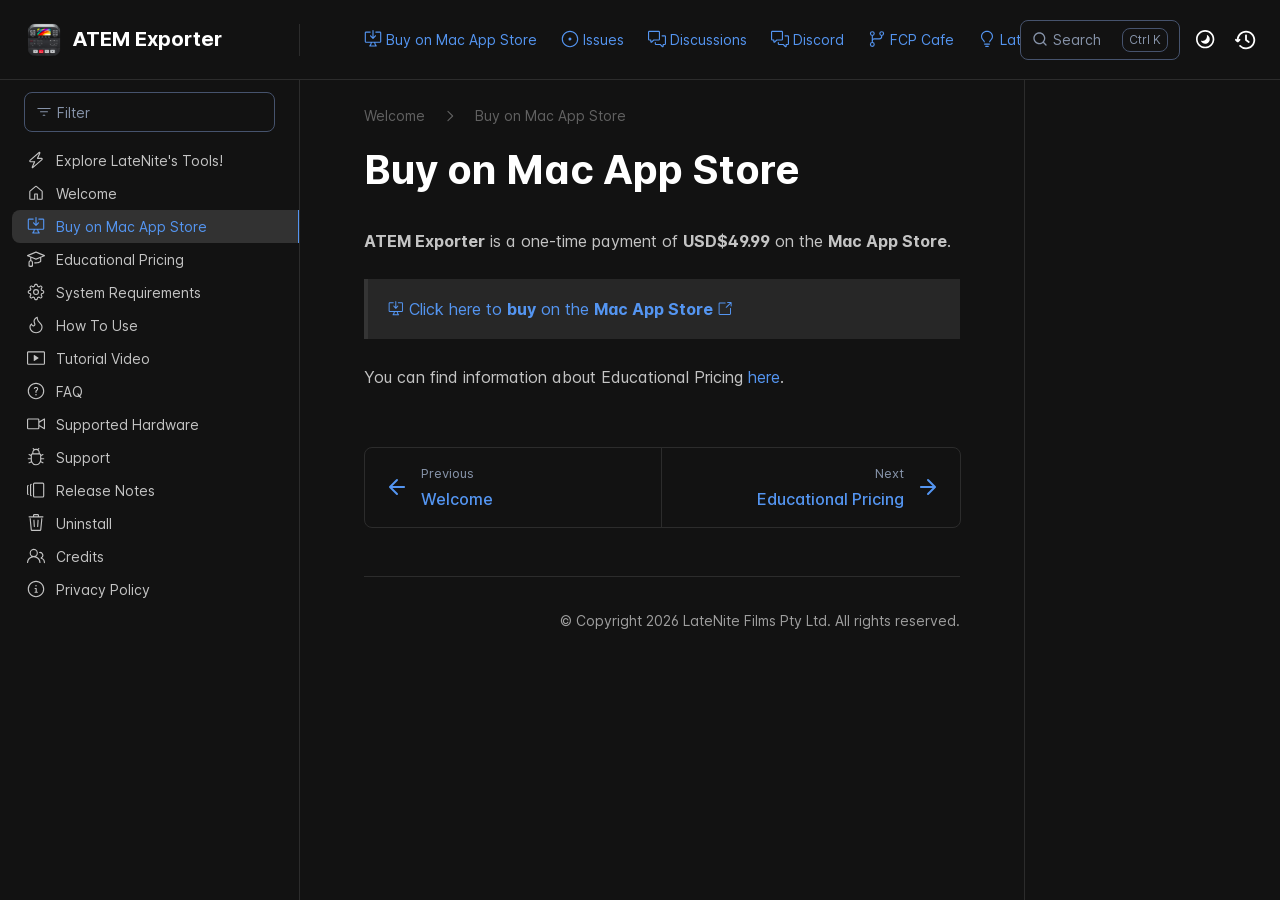
==== commit 387a5d3d: "Refreshes Retype-generated documentation. Process triggered by latenitefilms." ====
--- a/buy/index.html
+++ b/buy/index.html
@@ -3,15 +3,15 @@
 <head>
     <meta charset="UTF-8">
     <meta name="viewport" content="width=device-width,initial-scale=1">
-    <meta name="turbo-cache-control" content="no-cache" data-turbo-track="reload" data-track-token="3.10.0.803349891030">
+    <meta name="turbo-cache-control" content="no-cache" data-turbo-track="reload" data-track-token="3.11.0.822361578498">
 
     <!-- See retype.com -->
-    <meta name="generator" content="Retype 3.10.0">
+    <meta name="generator" content="Retype 3.11.0">
 
     <!-- Primary Meta Tags -->
     <title>Buy on Mac App Store</title>
     <meta name="title" content="Buy on Mac App Store">
-    <meta name="description" content="ATEM Exporter is a one-time payment of USD$79.99 on the Mac App Store.">
+    <meta name="description" content="ATEM Exporter is a one-time payment of USD$49.99 on the Mac App Store.">
 
     <!-- Canonical -->
     <link rel="canonical" href="https://atemexporter.fcp.cafe/buy/">
@@ -20,27 +20,27 @@
     <meta property="og:type" content="website">
     <meta property="og:url" content="https://atemexporter.fcp.cafe/buy/">
     <meta property="og:title" content="Buy on Mac App Store">
-    <meta property="og:description" content="ATEM Exporter is a one-time payment of USD$79.99 on the Mac App Store.">
+    <meta property="og:description" content="ATEM Exporter is a one-time payment of USD$49.99 on the Mac App Store.">
 
     <!-- Twitter -->
     <meta property="twitter:card" content="summary_large_image">
     <meta property="twitter:url" content="https://atemexporter.fcp.cafe/buy/">
     <meta property="twitter:title" content="Buy on Mac App Store">
-    <meta property="twitter:description" content="ATEM Exporter is a one-time payment of USD$79.99 on the Mac App Store.">
+    <meta property="twitter:description" content="ATEM Exporter is a one-time payment of USD$49.99 on the Mac App Store.">
 
     <script data-cfasync="false">(function(){var cl=document.documentElement.classList,ls=localStorage.getItem("retype_scheme"),hd=cl.contains("dark"),hl=cl.contains("light"),wm=window.matchMedia&&window.matchMedia("(prefers-color-scheme: dark)").matches;if(ls==="dark"||(!ls&&wm&&!hd&&!hl)){cl.remove("light");cl.add("dark")}else if(ls==="light"||(!ls&&!wm&&!hd&&!hl)){cl.remove("dark");cl.add("light")}})();</script>
 
-    <link href="../resources/css/retype.css?v=3.10.0.803349891030" rel="stylesheet">
-
-    <script data-cfasync="false" src="../resources/js/config.js?v=3.10.0.803349891030" data-turbo-eval="false" defer></script>
-    <script data-cfasync="false" src="../resources/js/retype.js?v=3.10.0" data-turbo-eval="false" defer></script>
-    <script id="lunr-js" data-cfasync="false" src="../resources/js/lunr.js?v=3.10.0.803349891030" data-turbo-eval="false" defer></script>
+    <link href="../resources/css/retype.css?v=3.11.0.822361578498" rel="stylesheet">
+
+    <script data-cfasync="false" src="../resources/js/config.js?v=3.11.0.822361578498" data-turbo-eval="false" defer></script>
+    <script data-cfasync="false" src="../resources/js/retype.js?v=3.11.0" data-turbo-eval="false" defer></script>
+    <script id="lunr-js" data-cfasync="false" src="../resources/js/lunr.js?v=3.11.0.822361578498" data-turbo-eval="false" defer></script>
 </head>
 <body>
-    <div id="retype-app" class="relative text-base antialiased text-gray-700 bg-white font-body dark:bg-dark-850 dark:text-dark-300">
-        <div class="absolute bottom-0 left-0 bg-gray-100 dark:bg-dark-800" style="top: 5rem; right: 50%"></div>
-    
-        <header id="retype-header" class="sticky top-0 z-30 flex w-full h-16 bg-white border-b border-gray-200 md:h-20 dark:bg-dark-850 dark:border-dark-650">
+    <div id="retype-app" class="relative text-base antialiased text-base-text bg-base-bg font-body">
+        <div class="absolute bottom-0 left-0" style="top: 5rem; right: 50%"></div>
+    
+        <header id="retype-header" class="sticky top-0 z-30 flex w-full h-16 bg-header-bg border-b border-header-border md:h-20">
             <div class="container relative flex items-center justify-between pr-6 grow md:justify-start">
                 <!-- Mobile menu button skeleton -->
                 <button v-cloak class="skeleton retype-mobile-menu-button flex items-center justify-center shrink-0 overflow-hidden dark:text-white focus:outline-none rounded-full w-10 h-10 ml-3.5 md:hidden"><svg xmlns="http://www.w3.org/2000/svg" class="mb-px shrink-0" width="24" height="24" viewBox="0 0 24 24" role="presentation" style="margin-bottom: 0px;"><g fill="currentColor"><path d="M2 4h20v2H2zM2 11h20v2H2zM2 18h20v2H2z"></path></g></svg></button>
@@ -58,7 +58,7 @@
                         </a>
                     </div>
         
-                    <span class="hidden h-8 border-r md:inline-block dark:border-dark-650"></span>
+                    <span class="hidden h-8 border-r md:inline-block border-base-border"></span>
                 </div>
         
                 <div class="flex justify-between md:grow">
@@ -66,7 +66,7 @@
                     <nav id="retype-header-nav" class="hidden md:flex">
                         <ul class="flex flex-col mb-4 md:pl-16 md:mb-0 md:flex-row md:items-center">
                             <li class="mr-6">
-                                <a class="py-2 md:mb-0 inline-flex items-center text-sm whitespace-nowrap transition-colors duration-200 ease-linear md:text-blue-500 dark:text-blue-400 hover:text-blue-800 dark:hover:text-blue-200" href="../buy/">
+                                <a class="py-2 md:mb-0 inline-flex items-center text-sm whitespace-nowrap transition-colors duration-200 ease-linear md:text-header-text font-header-text-weight hover:text-header-text-hover" href="../buy/">
                                     <svg xmlns="http://www.w3.org/2000/svg" class="mb-px mr-1" width="18" height="18" viewBox="0 0 24 24" role="presentation">
                                         <g fill="currentColor">
                                             <path d="M11.25 9.331V.75a.75.75 0 0 1 1.5 0v8.58l1.949-2.11A.75.75 0 1 1 15.8 8.237l-3.25 3.52a.75.75 0 0 1-1.102 0l-3.25-3.52A.75.75 0 1 1 9.3 7.22l1.949 2.111Z"/><path d="M2.5 3.75v11.5c0 .138.112.25.25.25h18.5a.25.25 0 0 0 .25-.25V3.75a.25.25 0 0 0-.25-.25h-5.5a.75.75 0 0 1 0-1.5h5.5c.966 0 1.75.784 1.75 1.75v11.5A1.75 1.75 0 0 1 21.25 17h-6.204c.171 1.375.805 2.652 1.769 3.757A.752.752 0 0 1 16.25 22h-8.5a.75.75 0 0 1-.566-1.243c.965-1.105 1.599-2.382 1.77-3.757H2.75A1.75 1.75 0 0 1 1 15.25V3.75C1 2.784 1.784 2 2.75 2h5.5a.75.75 0 0 1 0 1.5h-5.5a.25.25 0 0 0-.25.25ZM10.463 17c-.126 1.266-.564 2.445-1.223 3.5h5.52c-.66-1.055-1.098-2.234-1.223-3.5Z"/>
@@ -76,7 +76,7 @@
                                 </a>
                             </li>
                             <li class="mr-6">
-                                <a class="py-2 md:mb-0 inline-flex items-center text-sm whitespace-nowrap transition-colors duration-200 ease-linear md:text-blue-500 dark:text-blue-400 hover:text-blue-800 dark:hover:text-blue-200" href="https://github.com/latenitefilms/ATEMExporter/issues" target="_blank">
+                                <a class="py-2 md:mb-0 inline-flex items-center text-sm whitespace-nowrap transition-colors duration-200 ease-linear md:text-header-text font-header-text-weight hover:text-header-text-hover" href="https://github.com/latenitefilms/ATEMExporter/issues" target="_blank">
                                     <svg xmlns="http://www.w3.org/2000/svg" class="mb-px mr-1" width="18" height="18" viewBox="0 0 24 24" role="presentation">
                                         <g fill="currentColor">
                                             <path d="M12 1c6.075 0 11 4.925 11 11s-4.925 11-11 11S1 18.075 1 12 5.925 1 12 1ZM2.5 12a9.5 9.5 0 0 0 9.5 9.5 9.5 9.5 0 0 0 9.5-9.5A9.5 9.5 0 0 0 12 2.5 9.5 9.5 0 0 0 2.5 12Zm9.5 2a2 2 0 1 1-.001-3.999A2 2 0 0 1 12 14Z"/>
@@ -86,7 +86,7 @@
                                 </a>
                             </li>
                             <li class="mr-6">
-                                <a class="py-2 md:mb-0 inline-flex items-center text-sm whitespace-nowrap transition-colors duration-200 ease-linear md:text-blue-500 dark:text-blue-400 hover:text-blue-800 dark:hover:text-blue-200" href="https://github.com/latenitefilms/ATEMExporter/discussions" target="_blank">
+                                <a class="py-2 md:mb-0 inline-flex items-center text-sm whitespace-nowrap transition-colors duration-200 ease-linear md:text-header-text font-header-text-weight hover:text-header-text-hover" href="https://github.com/latenitefilms/ATEMExporter/discussions" target="_blank">
                                     <svg xmlns="http://www.w3.org/2000/svg" class="mb-px mr-1" width="18" height="18" viewBox="0 0 24 24" role="presentation">
                                         <g fill="currentColor">
                                             <path d="M1.75 1h12.5c.966 0 1.75.784 1.75 1.75v9.5A1.75 1.75 0 0 1 14.25 14H8.061l-2.574 2.573A1.458 1.458 0 0 1 3 15.543V14H1.75A1.75 1.75 0 0 1 0 12.25v-9.5C0 1.784.784 1 1.75 1ZM1.5 2.75v9.5c0 .138.112.25.25.25h2a.75.75 0 0 1 .75.75v2.19l2.72-2.72a.749.749 0 0 1 .53-.22h6.5a.25.25 0 0 0 .25-.25v-9.5a.25.25 0 0 0-.25-.25H1.75a.25.25 0 0 0-.25.25Z"/><path d="M22.5 8.75a.25.25 0 0 0-.25-.25h-3.5a.75.75 0 0 1 0-1.5h3.5c.966 0 1.75.784 1.75 1.75v9.5A1.75 1.75 0 0 1 22.25 20H21v1.543a1.457 1.457 0 0 1-2.487 1.03L15.939 20H10.75A1.75 1.75 0 0 1 9 18.25v-1.465a.75.75 0 0 1 1.5 0v1.465c0 .138.112.25.25.25h5.5a.75.75 0 0 1 .53.22l2.72 2.72v-2.19a.75.75 0 0 1 .75-.75h2a.25.25 0 0 0 .25-.25v-9.5Z"/>
@@ -96,7 +96,7 @@
                                 </a>
                             </li>
                             <li class="mr-6">
-                                <a class="py-2 md:mb-0 inline-flex items-center text-sm whitespace-nowrap transition-colors duration-200 ease-linear md:text-blue-500 dark:text-blue-400 hover:text-blue-800 dark:hover:text-blue-200" href="https://ltnt.tv/discord" target="_blank">
+                                <a class="py-2 md:mb-0 inline-flex items-center text-sm whitespace-nowrap transition-colors duration-200 ease-linear md:text-header-text font-header-text-weight hover:text-header-text-hover" href="https://ltnt.tv/discord" target="_blank">
                                     <svg xmlns="http://www.w3.org/2000/svg" class="mb-px mr-1" width="18" height="18" viewBox="0 0 24 24" role="presentation">
                                         <g fill="currentColor">
                                             <path d="M1.75 1h12.5c.966 0 1.75.784 1.75 1.75v9.5A1.75 1.75 0 0 1 14.25 14H8.061l-2.574 2.573A1.458 1.458 0 0 1 3 15.543V14H1.75A1.75 1.75 0 0 1 0 12.25v-9.5C0 1.784.784 1 1.75 1ZM1.5 2.75v9.5c0 .138.112.25.25.25h2a.75.75 0 0 1 .75.75v2.19l2.72-2.72a.749.749 0 0 1 .53-.22h6.5a.25.25 0 0 0 .25-.25v-9.5a.25.25 0 0 0-.25-.25H1.75a.25.25 0 0 0-.25.25Z"/><path d="M22.5 8.75a.25.25 0 0 0-.25-.25h-3.5a.75.75 0 0 1 0-1.5h3.5c.966 0 1.75.784 1.75 1.75v9.5A1.75 1.75 0 0 1 22.25 20H21v1.543a1.457 1.457 0 0 1-2.487 1.03L15.939 20H10.75A1.75 1.75 0 0 1 9 18.25v-1.465a.75.75 0 0 1 1.5 0v1.465c0 .138.112.25.25.25h5.5a.75.75 0 0 1 .53.22l2.72 2.72v-2.19a.75.75 0 0 1 .75-.75h2a.25.25 0 0 0 .25-.25v-9.5Z"/>
@@ -106,7 +106,7 @@
                                 </a>
                             </li>
                             <li class="mr-6">
-                                <a class="py-2 md:mb-0 inline-flex items-center text-sm whitespace-nowrap transition-colors duration-200 ease-linear md:text-blue-500 dark:text-blue-400 hover:text-blue-800 dark:hover:text-blue-200" href="https://fcp.cafe" target="_blank">
+                                <a class="py-2 md:mb-0 inline-flex items-center text-sm whitespace-nowrap transition-colors duration-200 ease-linear md:text-header-text font-header-text-weight hover:text-header-text-hover" href="https://fcp.cafe" target="_blank">
                                     <svg xmlns="http://www.w3.org/2000/svg" class="mb-px mr-1" width="18" height="18" viewBox="0 0 24 24" role="presentation">
                                         <g fill="currentColor">
                                             <path d="M15 4.75a3.25 3.25 0 1 1 6.5 0 3.25 3.25 0 0 1-6.5 0ZM2.5 19.25a3.25 3.25 0 1 1 6.5 0 3.25 3.25 0 0 1-6.5 0Zm0-14.5a3.25 3.25 0 1 1 6.5 0 3.25 3.25 0 0 1-6.5 0ZM5.75 6.5a1.75 1.75 0 1 0-.001-3.501A1.75 1.75 0 0 0 5.75 6.5Zm0 14.5a1.75 1.75 0 1 0-.001-3.501A1.75 1.75 0 0 0 5.75 21Zm12.5-14.5a1.75 1.75 0 1 0-.001-3.501A1.75 1.75 0 0 0 18.25 6.5Z"/><path d="M5.75 16.75A.75.75 0 0 1 5 16V8a.75.75 0 0 1 1.5 0v8a.75.75 0 0 1-.75.75Z"/><path d="M17.5 8.75v-1H19v1a3.75 3.75 0 0 1-3.75 3.75h-7a1.75 1.75 0 0 0-1.75 1.75H5A3.25 3.25 0 0 1 8.25 11h7a2.25 2.25 0 0 0 2.25-2.25Z"/>
@@ -116,7 +116,7 @@
                                 </a>
                             </li>
                             <li class="mr-6">
-                                <a class="py-2 md:mb-0 inline-flex items-center text-sm whitespace-nowrap transition-colors duration-200 ease-linear md:text-blue-500 dark:text-blue-400 hover:text-blue-800 dark:hover:text-blue-200" href="https://fcp.cafe/latenite/" target="_blank">
+                                <a class="py-2 md:mb-0 inline-flex items-center text-sm whitespace-nowrap transition-colors duration-200 ease-linear md:text-header-text font-header-text-weight hover:text-header-text-hover" href="https://fcp.cafe/latenite/" target="_blank">
                                     <svg xmlns="http://www.w3.org/2000/svg" class="mb-px mr-1" width="18" height="18" viewBox="0 0 24 24" role="presentation">
                                         <g fill="currentColor">
                                             <path d="M12 2.5c-3.81 0-6.5 2.743-6.5 6.119 0 1.536.632 2.572 1.425 3.56.172.215.347.422.527.635l.096.112c.21.25.427.508.63.774.404.531.783 1.128.995 1.834a.75.75 0 0 1-1.436.432c-.138-.46-.397-.89-.753-1.357a18.111 18.111 0 0 0-.582-.714l-.092-.11c-.18-.212-.37-.436-.555-.667C4.87 12.016 4 10.651 4 8.618 4 4.363 7.415 1 12 1s8 3.362 8 7.619c0 2.032-.87 3.397-1.755 4.5-.185.23-.375.454-.555.667l-.092.109c-.21.248-.405.481-.582.714-.356.467-.615.898-.753 1.357a.751.751 0 0 1-1.437-.432c.213-.706.592-1.303.997-1.834.202-.266.419-.524.63-.774l.095-.112c.18-.213.355-.42.527-.634.793-.99 1.425-2.025 1.425-3.561C18.5 5.243 15.81 2.5 12 2.5ZM8.75 18h6.5a.75.75 0 0 1 0 1.5h-6.5a.75.75 0 0 1 0-1.5Zm.75 3.75a.75.75 0 0 1 .75-.75h3.5a.75.75 0 0 1 0 1.5h-3.5a.75.75 0 0 1-.75-.75Z"/>
@@ -137,7 +137,7 @@
                             <div class="absolute flex items-center justify-center h-full pl-3 dark:text-dark-300">
                                 <svg xmlns="http://www.w3.org/2000/svg" class="icon-base" width="16" height="16" viewBox="0 0 24 24" aria-labelledby="icon" role="presentation" style="margin-bottom: 1px;"><g fill="currentColor" ><path d="M21.71 20.29l-3.68-3.68A8.963 8.963 0 0020 11c0-4.96-4.04-9-9-9s-9 4.04-9 9 4.04 9 9 9c2.12 0 4.07-.74 5.61-1.97l3.68 3.68c.2.19.45.29.71.29s.51-.1.71-.29c.39-.39.39-1.03 0-1.42zM4 11c0-3.86 3.14-7 7-7s7 3.14 7 7c0 1.92-.78 3.66-2.04 4.93-.01.01-.02.01-.02.01-.01.01-.01.01-.01.02A6.98 6.98 0 0111 18c-3.86 0-7-3.14-7-7z" ></path></g></svg>
                             </div>
-                            <input class="w-full h-10 placeholder-gray-400 transition-colors duration-200 ease-in bg-gray-200 border border-transparent rounded md:text-sm hover:bg-white hover:border-gray-300 focus:outline-none focus:bg-white focus:border-gray-500 dark:bg-dark-600 dark:border-dark-600 dark:placeholder-dark-400" style="padding: 0.625rem 0.75rem 0.625rem 2rem" type="text" placeholder="Search">
+                            <input class="w-full h-10 placeholder-search-placeholder transition-colors duration-200 ease-in bg-search-bg border border-transparent rounded md:text-sm hover:border-search-border-hover focus:outline-none focus:border-search-border-focus" style="padding: 0.625rem 0.75rem 0.625rem 2rem" type="text" placeholder="Search">
                         </div>
         
                         <!-- Mobile search button -->
@@ -165,21 +165,22 @@
             </div>
         </header>
     
+    
         <div id="retype-container" class="container relative flex bg-white">
             <!-- Sidebar Skeleton -->
-            <div v-cloak class="fixed flex flex-col shrink-0 duration-300 ease-in-out bg-white border-gray-200 sidebar top-20 w-75 border-r h-screen md:sticky transition-transform skeleton dark:bg-dark-800 dark:border-dark-650">
+            <div v-cloak class="fixed flex flex-col shrink-0 duration-300 ease-in-out bg-sidebar-left-bg border-sidebar-left-border sidebar top-20 w-75 border-r h-screen md:sticky transition-transform skeleton">
             
                 <div class="flex items-center h-16 px-6">
-                    <input class="w-full h-8 px-3 py-2 transition-colors duration-200 ease-linear bg-white border border-gray-200 rounded shadow-none text-sm focus:outline-none focus:border-gray-600 dark:bg-dark-600 dark:border-dark-600" type="text" placeholder="Filter">
+                    <input class="w-full h-8 px-3 py-2 transition-colors duration-200 ease-linear bg-filter-bg border border-filter-border rounded shadow-none text-sm focus:outline-none focus:border-filter-border-focus" type="text" placeholder="Filter">
                 </div>
             
                 <div class="pl-6 mt-1 mb-4">
-                    <div class="w-32 h-3 mb-4 bg-gray-200 rounded-full loading dark:bg-dark-600"></div>
-                    <div class="w-48 h-3 mb-4 bg-gray-200 rounded-full loading dark:bg-dark-600"></div>
-                    <div class="w-40 h-3 mb-4 bg-gray-200 rounded-full loading dark:bg-dark-600"></div>
-                    <div class="w-32 h-3 mb-4 bg-gray-200 rounded-full loading dark:bg-dark-600"></div>
-                    <div class="w-48 h-3 mb-4 bg-gray-200 rounded-full loading dark:bg-dark-600"></div>
-                    <div class="w-40 h-3 mb-4 bg-gray-200 rounded-full loading dark:bg-dark-600"></div>
+                    <div class="w-32 h-3 mb-4 bg-skeleton-bg rounded-full loading"></div>
+                    <div class="w-48 h-3 mb-4 bg-skeleton-bg rounded-full loading"></div>
+                    <div class="w-40 h-3 mb-4 bg-skeleton-bg rounded-full loading"></div>
+                    <div class="w-32 h-3 mb-4 bg-skeleton-bg rounded-full loading"></div>
+                    <div class="w-48 h-3 mb-4 bg-skeleton-bg rounded-full loading"></div>
+                    <div class="w-40 h-3 mb-4 bg-skeleton-bg rounded-full loading"></div>
                 </div>
             
             </div>
@@ -187,13 +188,13 @@
             <!-- Sidebar component -->
             <doc-sidebar v-cloak>
                 <template #sidebar-footer>
-                    <div class="shrink-0 mt-auto border-t md:bg-transparent md:border-none dark:border-dark-650">
-            
-                        <div class="py-3 px-6 md:hidden border-b dark:border-dark-650">
+                    <div class="shrink-0 mt-auto border-t md:bg-transparent md:border-none dark:border-base-border">
+            
+                        <div class="py-3 px-6 md:hidden border-b dark:border-base-border">
                             <nav>
                                 <ul class="flex flex-wrap justify-center items-center">
                                     <li class="mr-6">
-                                        <a class="block py-1 inline-flex items-center text-sm whitespace-nowrap transition-colors duration-200 ease-linear md:text-blue-500 dark:text-blue-400 hover:text-blue-800 dark:hover:text-blue-200" href="../buy/">
+                                        <a class="block py-1 inline-flex items-center text-sm whitespace-nowrap transition-colors duration-200 ease-linear md:text-header-text font-header-text-weight hover:text-header-text-hover" href="../buy/">
                                             <svg xmlns="http://www.w3.org/2000/svg" class="mb-px mr-1" width="18" height="18" viewBox="0 0 24 24" role="presentation">
                                                 <g fill="currentColor">
                                                     <path d="M11.25 9.331V.75a.75.75 0 0 1 1.5 0v8.58l1.949-2.11A.75.75 0 1 1 15.8 8.237l-3.25 3.52a.75.75 0 0 1-1.102 0l-3.25-3.52A.75.75 0 1 1 9.3 7.22l1.949 2.111Z"/><path d="M2.5 3.75v11.5c0 .138.112.25.25.25h18.5a.25.25 0 0 0 .25-.25V3.75a.25.25 0 0 0-.25-.25h-5.5a.75.75 0 0 1 0-1.5h5.5c.966 0 1.75.784 1.75 1.75v11.5A1.75 1.75 0 0 1 21.25 17h-6.204c.171 1.375.805 2.652 1.769 3.757A.752.752 0 0 1 16.25 22h-8.5a.75.75 0 0 1-.566-1.243c.965-1.105 1.599-2.382 1.77-3.757H2.75A1.75 1.75 0 0 1 1 15.25V3.75C1 2.784 1.784 2 2.75 2h5.5a.75.75 0 0 1 0 1.5h-5.5a.25.25 0 0 0-.25.25ZM10.463 17c-.126 1.266-.564 2.445-1.223 3.5h5.52c-.66-1.055-1.098-2.234-1.223-3.5Z"/>
@@ -203,7 +204,7 @@
                                         </a>
                                     </li>
                                     <li class="mr-6">
-                                        <a class="block py-1 inline-flex items-center text-sm whitespace-nowrap transition-colors duration-200 ease-linear md:text-blue-500 dark:text-blue-400 hover:text-blue-800 dark:hover:text-blue-200" href="https://github.com/latenitefilms/ATEMExporter/issues" target="_blank">
+                                        <a class="block py-1 inline-flex items-center text-sm whitespace-nowrap transition-colors duration-200 ease-linear md:text-header-text font-header-text-weight hover:text-header-text-hover" href="https://github.com/latenitefilms/ATEMExporter/issues" target="_blank">
                                             <svg xmlns="http://www.w3.org/2000/svg" class="mb-px mr-1" width="18" height="18" viewBox="0 0 24 24" role="presentation">
                                                 <g fill="currentColor">
                                                     <path d="M12 1c6.075 0 11 4.925 11 11s-4.925 11-11 11S1 18.075 1 12 5.925 1 12 1ZM2.5 12a9.5 9.5 0 0 0 9.5 9.5 9.5 9.5 0 0 0 9.5-9.5A9.5 9.5 0 0 0 12 2.5 9.5 9.5 0 0 0 2.5 12Zm9.5 2a2 2 0 1 1-.001-3.999A2 2 0 0 1 12 14Z"/>
@@ -213,7 +214,7 @@
                                         </a>
                                     </li>
                                     <li class="mr-6">
-                                        <a class="block py-1 inline-flex items-center text-sm whitespace-nowrap transition-colors duration-200 ease-linear md:text-blue-500 dark:text-blue-400 hover:text-blue-800 dark:hover:text-blue-200" href="https://github.com/latenitefilms/ATEMExporter/discussions" target="_blank">
+                                        <a class="block py-1 inline-flex items-center text-sm whitespace-nowrap transition-colors duration-200 ease-linear md:text-header-text font-header-text-weight hover:text-header-text-hover" href="https://github.com/latenitefilms/ATEMExporter/discussions" target="_blank">
                                             <svg xmlns="http://www.w3.org/2000/svg" class="mb-px mr-1" width="18" height="18" viewBox="0 0 24 24" role="presentation">
                                                 <g fill="currentColor">
                                                     <path d="M1.75 1h12.5c.966 0 1.75.784 1.75 1.75v9.5A1.75 1.75 0 0 1 14.25 14H8.061l-2.574 2.573A1.458 1.458 0 0 1 3 15.543V14H1.75A1.75 1.75 0 0 1 0 12.25v-9.5C0 1.784.784 1 1.75 1ZM1.5 2.75v9.5c0 .138.112.25.25.25h2a.75.75 0 0 1 .75.75v2.19l2.72-2.72a.749.749 0 0 1 .53-.22h6.5a.25.25 0 0 0 .25-.25v-9.5a.25.25 0 0 0-.25-.25H1.75a.25.25 0 0 0-.25.25Z"/><path d="M22.5 8.75a.25.25 0 0 0-.25-.25h-3.5a.75.75 0 0 1 0-1.5h3.5c.966 0 1.75.784 1.75 1.75v9.5A1.75 1.75 0 0 1 22.25 20H21v1.543a1.457 1.457 0 0 1-2.487 1.03L15.939 20H10.75A1.75 1.75 0 0 1 9 18.25v-1.465a.75.75 0 0 1 1.5 0v1.465c0 .138.112.25.25.25h5.5a.75.75 0 0 1 .53.22l2.72 2.72v-2.19a.75.75 0 0 1 .75-.75h2a.25.25 0 0 0 .25-.25v-9.5Z"/>
@@ -223,7 +224,7 @@
                                         </a>
                                     </li>
                                     <li class="mr-6">
-                                        <a class="block py-1 inline-flex items-center text-sm whitespace-nowrap transition-colors duration-200 ease-linear md:text-blue-500 dark:text-blue-400 hover:text-blue-800 dark:hover:text-blue-200" href="https://ltnt.tv/discord" target="_blank">
+                                        <a class="block py-1 inline-flex items-center text-sm whitespace-nowrap transition-colors duration-200 ease-linear md:text-header-text font-header-text-weight hover:text-header-text-hover" href="https://ltnt.tv/discord" target="_blank">
                                             <svg xmlns="http://www.w3.org/2000/svg" class="mb-px mr-1" width="18" height="18" viewBox="0 0 24 24" role="presentation">
                                                 <g fill="currentColor">
                                                     <path d="M1.75 1h12.5c.966 0 1.75.784 1.75 1.75v9.5A1.75 1.75 0 0 1 14.25 14H8.061l-2.574 2.573A1.458 1.458 0 0 1 3 15.543V14H1.75A1.75 1.75 0 0 1 0 12.25v-9.5C0 1.784.784 1 1.75 1ZM1.5 2.75v9.5c0 .138.112.25.25.25h2a.75.75 0 0 1 .75.75v2.19l2.72-2.72a.749.749 0 0 1 .53-.22h6.5a.25.25 0 0 0 .25-.25v-9.5a.25.25 0 0 0-.25-.25H1.75a.25.25 0 0 0-.25.25Z"/><path d="M22.5 8.75a.25.25 0 0 0-.25-.25h-3.5a.75.75 0 0 1 0-1.5h3.5c.966 0 1.75.784 1.75 1.75v9.5A1.75 1.75 0 0 1 22.25 20H21v1.543a1.457 1.457 0 0 1-2.487 1.03L15.939 20H10.75A1.75 1.75 0 0 1 9 18.25v-1.465a.75.75 0 0 1 1.5 0v1.465c0 .138.112.25.25.25h5.5a.75.75 0 0 1 .53.22l2.72 2.72v-2.19a.75.75 0 0 1 .75-.75h2a.25.25 0 0 0 .25-.25v-9.5Z"/>
@@ -233,7 +234,7 @@
                                         </a>
                                     </li>
                                     <li class="mr-6">
-                                        <a class="block py-1 inline-flex items-center text-sm whitespace-nowrap transition-colors duration-200 ease-linear md:text-blue-500 dark:text-blue-400 hover:text-blue-800 dark:hover:text-blue-200" href="https://fcp.cafe" target="_blank">
+                                        <a class="block py-1 inline-flex items-center text-sm whitespace-nowrap transition-colors duration-200 ease-linear md:text-header-text font-header-text-weight hover:text-header-text-hover" href="https://fcp.cafe" target="_blank">
                                             <svg xmlns="http://www.w3.org/2000/svg" class="mb-px mr-1" width="18" height="18" viewBox="0 0 24 24" role="presentation">
                                                 <g fill="currentColor">
                                                     <path d="M15 4.75a3.25 3.25 0 1 1 6.5 0 3.25 3.25 0 0 1-6.5 0ZM2.5 19.25a3.25 3.25 0 1 1 6.5 0 3.25 3.25 0 0 1-6.5 0Zm0-14.5a3.25 3.25 0 1 1 6.5 0 3.25 3.25 0 0 1-6.5 0ZM5.75 6.5a1.75 1.75 0 1 0-.001-3.501A1.75 1.75 0 0 0 5.75 6.5Zm0 14.5a1.75 1.75 0 1 0-.001-3.501A1.75 1.75 0 0 0 5.75 21Zm12.5-14.5a1.75 1.75 0 1 0-.001-3.501A1.75 1.75 0 0 0 18.25 6.5Z"/><path d="M5.75 16.75A.75.75 0 0 1 5 16V8a.75.75 0 0 1 1.5 0v8a.75.75 0 0 1-.75.75Z"/><path d="M17.5 8.75v-1H19v1a3.75 3.75 0 0 1-3.75 3.75h-7a1.75 1.75 0 0 0-1.75 1.75H5A3.25 3.25 0 0 1 8.25 11h7a2.25 2.25 0 0 0 2.25-2.25Z"/>
@@ -243,7 +244,7 @@
                                         </a>
                                     </li>
                                     <li class="mr-6">
-                                        <a class="block py-1 inline-flex items-center text-sm whitespace-nowrap transition-colors duration-200 ease-linear md:text-blue-500 dark:text-blue-400 hover:text-blue-800 dark:hover:text-blue-200" href="https://fcp.cafe/latenite/" target="_blank">
+                                        <a class="block py-1 inline-flex items-center text-sm whitespace-nowrap transition-colors duration-200 ease-linear md:text-header-text font-header-text-weight hover:text-header-text-hover" href="https://fcp.cafe/latenite/" target="_blank">
                                             <svg xmlns="http://www.w3.org/2000/svg" class="mb-px mr-1" width="18" height="18" viewBox="0 0 24 24" role="presentation">
                                                 <g fill="currentColor">
                                                     <path d="M12 2.5c-3.81 0-6.5 2.743-6.5 6.119 0 1.536.632 2.572 1.425 3.56.172.215.347.422.527.635l.096.112c.21.25.427.508.63.774.404.531.783 1.128.995 1.834a.75.75 0 0 1-1.436.432c-.138-.46-.397-.89-.753-1.357a18.111 18.111 0 0 0-.582-.714l-.092-.11c-.18-.212-.37-.436-.555-.667C4.87 12.016 4 10.651 4 8.618 4 4.363 7.415 1 12 1s8 3.362 8 7.619c0 2.032-.87 3.397-1.755 4.5-.185.23-.375.454-.555.667l-.092.109c-.21.248-.405.481-.582.714-.356.467-.615.898-.753 1.357a.751.751 0 0 1-1.437-.432c.213-.706.592-1.303.997-1.834.202-.266.419-.524.63-.774l.095-.112c.18-.213.355-.42.527-.634.793-.99 1.425-2.025 1.425-3.561C18.5 5.243 15.81 2.5 12 2.5ZM8.75 18h6.5a.75.75 0 0 1 0 1.5h-6.5a.75.75 0 0 1 0-1.5Zm.75 3.75a.75.75 0 0 1 .75-.75h3.5a.75.75 0 0 1 0 1.5h-3.5a.75.75 0 0 1-.75-.75Z"/>
@@ -260,7 +261,7 @@
                 </template>
             </doc-sidebar>
     
-            <div class="grow min-w-0 dark:bg-dark-850">
+            <div class="grow min-w-0 bg-body-bg">
                 <!-- Render "toolbar" template here on api pages --><!-- Render page content -->
                 <div class="flex">
                     <div id="retype-main" class="min-w-0 p-4 grow md:px-16">
@@ -293,9 +294,9 @@
         <span>Buy on Mac App Store</span>
     </h1>
 </doc-anchor-target>
-<p><strong>ATEM Exporter</strong> is a one-time payment of <strong>USD$79.99</strong> on the <strong>Mac App Store</strong>.</p>
+<p><strong>ATEM Exporter</strong> is a one-time payment of <strong>USD$49.99</strong> on the <strong>Mac App Store</strong>.</p>
 <blockquote>
-<p><a href="https://apps.apple.com/app/atem-exporter/id6746398880" class="outbound" target="_blank"><span><svg xmlns="http://www.w3.org/2000/svg" class="docs-icon" viewBox="0 0 24 24" role="presentation"><g fill="currentColor"><g><path d="M11.25 9.331V.75a.75.75 0 0 1 1.5 0v8.58l1.949-2.11A.75.75 0 1 1 15.8 8.237l-3.25 3.52a.75.75 0 0 1-1.102 0l-3.25-3.52A.75.75 0 1 1 9.3 7.22l1.949 2.111Z"/><path d="M2.5 3.75v11.5c0 .138.112.25.25.25h18.5a.25.25 0 0 0 .25-.25V3.75a.25.25 0 0 0-.25-.25h-5.5a.75.75 0 0 1 0-1.5h5.5c.966 0 1.75.784 1.75 1.75v11.5A1.75 1.75 0 0 1 21.25 17h-6.204c.171 1.375.805 2.652 1.769 3.757A.752.752 0 0 1 16.25 22h-8.5a.75.75 0 0 1-.566-1.243c.965-1.105 1.599-2.382 1.77-3.757H2.75A1.75 1.75 0 0 1 1 15.25V3.75C1 2.784 1.784 2 2.75 2h5.5a.75.75 0 0 1 0 1.5h-5.5a.25.25 0 0 0-.25.25ZM10.463 17c-.126 1.266-.564 2.445-1.223 3.5h5.52c-.66-1.055-1.098-2.234-1.223-3.5Z"/></g></g></svg> Click here to <strong>buy</strong> on the <strong>Mac App Store</strong></span><svg xmlns="http://www.w3.org/2000/svg" class="docs-icon ml-1" viewBox="0 0 24 24" role="presentation"><g fill="currentColor"><path d="M15.5 2.25a.75.75 0 0 1 .75-.75h5.5a.75.75 0 0 1 .75.75v5.5a.75.75 0 0 1-1.5 0V4.06l-6.22 6.22a.75.75 0 1 1-1.06-1.06L19.94 3h-3.69a.75.75 0 0 1-.75-.75Z"/><path d="M2.5 4.25c0-.966.784-1.75 1.75-1.75h8.5a.75.75 0 0 1 0 1.5h-8.5a.25.25 0 0 0-.25.25v15.5c0 .138.112.25.25.25h15.5a.25.25 0 0 0 .25-.25v-8.5a.75.75 0 0 1 1.5 0v8.5a1.75 1.75 0 0 1-1.75 1.75H4.25a1.75 1.75 0 0 1-1.75-1.75V4.25Z"/></g></svg></a></p>
+<p><a href="https://apps.apple.com/app/atem-exporter/id6746398880" class="outbound" target="_blank"><span><svg xmlns="http://www.w3.org/2000/svg" class="docs-icon" viewBox="0 0 24 24" role="presentation"><g fill="currentColor"><g><path d="M11.25 9.331V.75a.75.75 0 0 1 1.5 0v8.58l1.949-2.11A.75.75 0 1 1 15.8 8.237l-3.25 3.52a.75.75 0 0 1-1.102 0l-3.25-3.52A.75.75 0 1 1 9.3 7.22l1.949 2.111Z"/><path d="M2.5 3.75v11.5c0 .138.112.25.25.25h18.5a.25.25 0 0 0 .25-.25V3.75a.25.25 0 0 0-.25-.25h-5.5a.75.75 0 0 1 0-1.5h5.5c.966 0 1.75.784 1.75 1.75v11.5A1.75 1.75 0 0 1 21.25 17h-6.204c.171 1.375.805 2.652 1.769 3.757A.752.752 0 0 1 16.25 22h-8.5a.75.75 0 0 1-.566-1.243c.965-1.105 1.599-2.382 1.77-3.757H2.75A1.75 1.75 0 0 1 1 15.25V3.75C1 2.784 1.784 2 2.75 2h5.5a.75.75 0 0 1 0 1.5h-5.5a.25.25 0 0 0-.25.25ZM10.463 17c-.126 1.266-.564 2.445-1.223 3.5h5.52c-.66-1.055-1.098-2.234-1.223-3.5Z"/></g></g></svg> Click here to <strong>buy</strong> on the <strong>Mac App Store</strong></span><svg xmlns="http://www.w3.org/2000/svg" class="retype-outbound-trigger docs-icon ml-1" viewBox="0 0 24 24" role="presentation"><g fill="currentColor"><path d="M15.5 2.25a.75.75 0 0 1 .75-.75h5.5a.75.75 0 0 1 .75.75v5.5a.75.75 0 0 1-1.5 0V4.06l-6.22 6.22a.75.75 0 1 1-1.06-1.06L19.94 3h-3.69a.75.75 0 0 1-.75-.75Z"/><path d="M2.5 4.25c0-.966.784-1.75 1.75-1.75h8.5a.75.75 0 0 1 0 1.5h-8.5a.25.25 0 0 0-.25.25v15.5c0 .138.112.25.25.25h15.5a.25.25 0 0 0 .25-.25v-8.5a.75.75 0 0 1 1.5 0v8.5a1.75 1.75 0 0 1-1.75 1.75H4.25a1.75 1.75 0 0 1-1.75-1.75V4.25Z"/></g></svg></a></p>
 </blockquote>
 <p>You can find information about Educational Pricing <a href="../educational/">here</a>.</p>
 
@@ -307,19 +308,19 @@
                             
                                 <nav id="retype-nextprev" class="print:hidden flex mt-14">
                                     <div class="w-1/2">
-                                        <a class="px-5 py-4 h-full flex items-center break-normal font-medium text-blue-500 dark:text-blue-400 border border-gray-300 hover:border-gray-400 dark:border-dark-650 dark:hover:border-dark-450 rounded-l-lg transition-colors duration-150 relative hover:z-5" href="../">
+                                        <a class="px-5 py-4 h-full flex items-center break-normal font-medium text-body-link border border-base-border hover:border-base-border-hover rounded-l-lg transition-colors duration-150 relative hover:z-5" href="../">
                                             <svg xmlns="http://www.w3.org/2000/svg" class="mr-3" width="24" height="24" viewBox="0 0 24 24" fill="currentColor" overflow="visible"><path d="M19 11H7.41l5.29-5.29a.996.996 0 10-1.41-1.41l-7 7a1 1 0 000 1.42l7 7a1.024 1.024 0 001.42-.01.996.996 0 000-1.41L7.41 13H19c.55 0 1-.45 1-1s-.45-1-1-1z" /><path fill="none" d="M0 0h24v24H0z" /></svg>
                                             <span>
-                                                <span class="block text-xs font-normal text-gray-400 dark:text-dark-400">Previous</span>
+                                                <span class="block text-xs font-normal text-base-text-muted">Previous</span>
                                                 <span class="block mt-1">Welcome</span>
                                             </span>
                                         </a>
                                     </div>
                             
                                     <div class="w-1/2">
-                                        <a class="px-5 py-4 -mx-px h-full flex items-center justify-end break-normal font-medium text-blue-500 dark:text-blue-400 border border-gray-300 hover:border-gray-400 dark:border-dark-650 dark:hover:border-dark-450 rounded-r-lg transition-colors duration-150 relative hover:z-5" href="../educational/">
+                                        <a class="px-5 py-4 -mx-px h-full flex items-center justify-end break-normal font-medium text-body-link border border-base-border hover:border-base-border-hover rounded-r-lg transition-colors duration-150 relative hover:z-5" href="../educational/">
                                             <span>
-                                                <span class="block text-xs font-normal text-right text-gray-400 dark:text-dark-400">Next</span>
+                                                <span class="block text-xs font-normal text-right text-base-text-muted">Next</span>
                                                 <span class="block mt-1">Educational Pricing</span>
                                             </span>
                                             <svg xmlns="http://www.w3.org/2000/svg" class="ml-3" width="24" height="24" viewBox="0 0 24 24" fill="currentColor" overflow="visible"><path d="M19.92 12.38a1 1 0 00-.22-1.09l-7-7a.996.996 0 10-1.41 1.41l5.3 5.3H5c-.55 0-1 .45-1 1s.45 1 1 1h11.59l-5.29 5.29a.996.996 0 000 1.41c.19.2.44.3.7.3s.51-.1.71-.29l7-7c.09-.09.16-.21.21-.33z" /><path fill="none" d="M0 0h24v24H0z" /></svg>
@@ -329,24 +330,24 @@
                             </footer>
                         </main>
                 
-                        <div id="retype-page-footer" class="print:border-none border-t dark:border-dark-650 pt-6 mb-8">
+                        <div id="retype-page-footer" class="print:border-none border-t border-base-border pt-6 mb-8">
                             <footer class="flex flex-wrap items-center justify-between print:justify-center">
                                 <div id="retype-footer-links" class="print:hidden">
                                     <ul class="flex flex-wrap items-center text-sm">
                                     </ul>
                                 </div>
-                                <div id="retype-copyright" class="print:justify-center docs-copyright py-2 text-gray-500 dark:text-dark-350 text-sm leading-relaxed"><p>© Copyright 2025 LateNite Films Pty Ltd. All rights reserved.</p></div>
+                                <div id="retype-copyright" class="print:justify-center py-2 text-footer-text font-footer-link-weight text-sm leading-relaxed"><p>© Copyright 2026 LateNite Films Pty Ltd. All rights reserved.</p></div>
                             </footer>
                         </div>
                     </div>
                 
                     <!-- Rendered if sidebar right is enabled -->
                     <!-- Sidebar right skeleton-->
-                    <div v-cloak class="fixed top-0 bottom-0 right-0 translate-x-full bg-white border-gray-200 lg:sticky lg:border-l lg:shrink-0 lg:pt-6 lg:transform-none sm:w-1/2 lg:w-64 lg:z-0 md:w-104 sidebar-right skeleton dark:bg-dark-850 dark:border-dark-650">
+                    <div v-cloak class="fixed top-0 bottom-0 right-0 translate-x-full bg-sidebar-right-bg border-sidebar-right-border lg:sticky lg:border-l lg:shrink-0 lg:pt-6 lg:transform-none sm:w-1/2 lg:w-64 lg:z-0 md:w-104 sidebar-right skeleton">
                         <div class="pl-5">
-                            <div class="w-32 h-3 mb-4 bg-gray-200 dark:bg-dark-600 rounded-full loading"></div>
-                            <div class="w-48 h-3 mb-4 bg-gray-200 dark:bg-dark-600 rounded-full loading"></div>
-                            <div class="w-40 h-3 mb-4 bg-gray-200 dark:bg-dark-600 rounded-full loading"></div>
+                            <div class="w-32 h-3 mb-4 bg-skeleton-bg rounded-full loading"></div>
+                            <div class="w-48 h-3 mb-4 bg-skeleton-bg rounded-full loading"></div>
+                            <div class="w-40 h-3 mb-4 bg-skeleton-bg rounded-full loading"></div>
                         </div>
                     </div>
                 
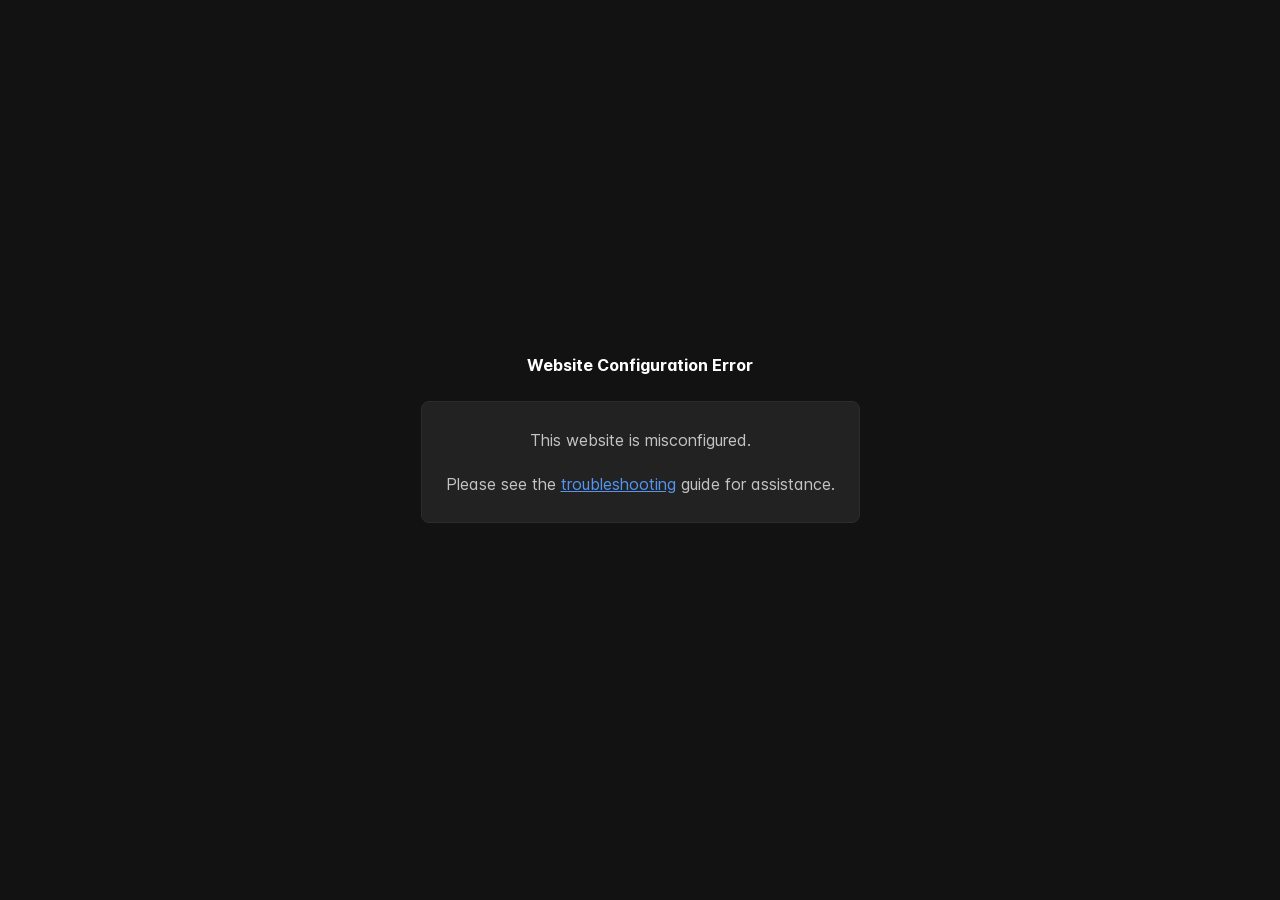
==== commit af9f43da: "Refreshes Retype-generated documentation. Process triggered by latenitefilms." ====
--- a/buy/index.html
+++ b/buy/index.html
@@ -3,10 +3,11 @@
 <head>
     <meta charset="UTF-8">
     <meta name="viewport" content="width=device-width,initial-scale=1">
-    <meta name="turbo-cache-control" content="no-cache" data-turbo-track="reload" data-track-token="3.11.0.822361578498">
+    <meta name="color-scheme" content="light dark">
+    <meta name="turbo-cache-control" content="no-cache" data-turbo-track="reload" data-track-token="4.3.0.827034815332">
 
     <!-- See retype.com -->
-    <meta name="generator" content="Retype 3.11.0">
+    <meta name="generator" content="Retype 4.3.0">
 
     <!-- Primary Meta Tags -->
     <title>Buy on Mac App Store</title>
@@ -16,351 +17,333 @@
     <!-- Canonical -->
     <link rel="canonical" href="https://atemexporter.fcp.cafe/buy/">
 
-    <!-- Open Graph / Facebook -->
+    <!-- Open Graph -->
     <meta property="og:type" content="website">
     <meta property="og:url" content="https://atemexporter.fcp.cafe/buy/">
     <meta property="og:title" content="Buy on Mac App Store">
     <meta property="og:description" content="ATEM Exporter is a one-time payment of USD$49.99 on the Mac App Store.">
+    <meta property="og:site_name" content="ATEM Exporter">
+    <meta property="og:locale" content="en_US">
 
     <!-- Twitter -->
-    <meta property="twitter:card" content="summary_large_image">
-    <meta property="twitter:url" content="https://atemexporter.fcp.cafe/buy/">
-    <meta property="twitter:title" content="Buy on Mac App Store">
-    <meta property="twitter:description" content="ATEM Exporter is a one-time payment of USD$49.99 on the Mac App Store.">
+    <meta name="twitter:card" content="summary_large_image">
+    <meta name="twitter:url" content="https://atemexporter.fcp.cafe/buy/">
+    <meta name="twitter:title" content="Buy on Mac App Store">
+    <meta name="twitter:description" content="ATEM Exporter is a one-time payment of USD$49.99 on the Mac App Store.">
 
     <script data-cfasync="false">(function(){var cl=document.documentElement.classList,ls=localStorage.getItem("retype_scheme"),hd=cl.contains("dark"),hl=cl.contains("light"),wm=window.matchMedia&&window.matchMedia("(prefers-color-scheme: dark)").matches;if(ls==="dark"||(!ls&&wm&&!hd&&!hl)){cl.remove("light");cl.add("dark")}else if(ls==="light"||(!ls&&!wm&&!hd&&!hl)){cl.remove("dark");cl.add("light")}})();</script>
 
-    <link href="../resources/css/retype.css?v=3.11.0.822361578498" rel="stylesheet">
-
-    <script data-cfasync="false" src="../resources/js/config.js?v=3.11.0.822361578498" data-turbo-eval="false" defer></script>
-    <script data-cfasync="false" src="../resources/js/retype.js?v=3.11.0" data-turbo-eval="false" defer></script>
-    <script id="lunr-js" data-cfasync="false" src="../resources/js/lunr.js?v=3.11.0.822361578498" data-turbo-eval="false" defer></script>
+    <link id="retype-favicon" rel="icon" href="../static/favicon.ico" />
+    <link href="../resources/css/retype.css?v=4.3.0.827034815332" rel="stylesheet">
+
+    <script data-cfasync="false" src="../resources/js/config.js?v=4.3.0.827034815332" data-turbo-eval="false" defer></script>
+    <script data-cfasync="false" src="../resources/js/retype.js?v=4.3.0" data-turbo-eval="false" defer></script>
+    <script id="lunr-js" data-cfasync="false" src="../resources/js/lunr.js?v=4.3.0.827034815332" data-turbo-eval="false" defer></script>
 </head>
 <body>
     <div id="retype-app" class="relative text-base antialiased text-base-text bg-base-bg font-body">
-        <div class="absolute bottom-0 left-0" style="top: 5rem; right: 50%"></div>
-    
-        <header id="retype-header" class="sticky top-0 z-30 flex w-full h-16 bg-header-bg border-b border-header-border md:h-20">
-            <div class="container relative flex items-center justify-between pr-6 grow md:justify-start">
-                <!-- Mobile menu button skeleton -->
-                <button v-cloak class="skeleton retype-mobile-menu-button flex items-center justify-center shrink-0 overflow-hidden dark:text-white focus:outline-none rounded-full w-10 h-10 ml-3.5 md:hidden"><svg xmlns="http://www.w3.org/2000/svg" class="mb-px shrink-0" width="24" height="24" viewBox="0 0 24 24" role="presentation" style="margin-bottom: 0px;"><g fill="currentColor"><path d="M2 4h20v2H2zM2 11h20v2H2zM2 18h20v2H2z"></path></g></svg></button>
-                <div v-cloak id="retype-sidebar-left-toggle-button"></div>
-        
-                <!-- Logo -->
-                <div class="flex items-center justify-between h-full py-2 md:w-75">
-                    <div class="flex items-center px-2 md:px-6">
-                        <a id="retype-branding-logo" href="../" class="flex items-center leading-snug text-xl">
-                            <span class="w-10 mr-2 grow-0 shrink-0 overflow-hidden">
-                                <img class="max-h-10 dark:hidden md:inline-block" src="../static/logo.png">
-                                <img class="max-h-10 hidden dark:inline-block" src="../static/logo.png">
-                            </span>
-                            <span class="dark:text-white font-bold line-clamp-1 md:line-clamp-2">ATEM Exporter</span>
-                        </a>
-                    </div>
-        
-                    <span class="hidden h-8 border-r md:inline-block border-base-border"></span>
+    <div class="absolute bottom-0 left-0" style="top: 5rem; right: 50%"></div>
+
+    <header id="retype-header" class="sticky top-0 z-30 flex w-full h-16 bg-header-bg border-b border-header-border md:h-20">
+        <div class="container relative flex items-center justify-between pr-6 grow md:justify-start">
+            <!-- Mobile menu button skeleton -->
+            <button v-cloak class="skeleton retype-mobile-menu-button flex items-center justify-center shrink-0 overflow-hidden dark:text-white focus:outline-hidden rounded-full w-10 h-10 ml-3.5 md:hidden"><svg xmlns="http://www.w3.org/2000/svg" class="mb-px shrink-0" width="24" height="24" viewBox="0 0 24 24" role="presentation" style="margin-bottom: 0px;"><g fill="currentColor"><path d="M2 4h20v2H2zM2 11h20v2H2zM2 18h20v2H2z"></path></g></svg></button>
+            <div v-cloak id="retype-sidebar-left-toggle-button"></div>
+    
+            <!-- Logo -->
+            <div class="flex items-center justify-between h-full py-2 md:w-75">
+                <div class="flex items-center px-2 md:px-6">
+                    <a id="retype-branding-logo" href="https://atemexporter.fcp.cafe/" class="flex items-center leading-snug text-xl">
+                        <span class="w-10 mr-2 grow-0 shrink-0 overflow-hidden">
+                            <img class="max-h-10 dark:hidden md:inline-block" src="../static/logo.png" alt="" width="1024" height="1024">
+                            <img class="max-h-10 hidden dark:inline-block" src="../static/logo.png" alt="" width="1024" height="1024">
+                        </span>
+                        <span class="dark:text-white font-bold line-clamp-1 md:line-clamp-2">ATEM Exporter</span>
+                    </a>
                 </div>
-        
-                <div class="flex justify-between md:grow">
-                    <!-- Top Nav -->
-                    <nav id="retype-header-nav" class="hidden md:flex">
-                        <ul class="flex flex-col mb-4 md:pl-16 md:mb-0 md:flex-row md:items-center">
-                            <li class="mr-6">
-                                <a class="py-2 md:mb-0 inline-flex items-center text-sm whitespace-nowrap transition-colors duration-200 ease-linear md:text-header-text font-header-text-weight hover:text-header-text-hover" href="../buy/">
-                                    <svg xmlns="http://www.w3.org/2000/svg" class="mb-px mr-1" width="18" height="18" viewBox="0 0 24 24" role="presentation">
-                                        <g fill="currentColor">
+    
+                <span class="hidden h-8 border-r md:inline-block border-base-border"></span>
+            </div>
+    
+            <div class="flex justify-between md:grow">
+                <!-- Top Nav -->
+                <nav id="retype-header-nav" class="hidden md:flex">
+                    <ul class="flex flex-col mb-4 md:pl-16 md:mb-0 md:flex-row md:items-center">
+                        <li class="mr-6">
+                            <a class="py-2 md:mb-0 inline-flex items-center text-sm whitespace-nowrap transition-colors duration-200 ease-linear md:text-header-text font-header-text hover:text-header-text-hover" href="../buy/">
+                                <svg xmlns="http://www.w3.org/2000/svg" class="mb-px mr-1.5" width="18" height="18" viewBox="0 0 24 24" fill="currentColor" aria-hidden="true" focusable="false">
+                                    <path d="M11.25 9.331V.75a.75.75 0 0 1 1.5 0v8.58l1.949-2.11A.75.75 0 1 1 15.8 8.237l-3.25 3.52a.75.75 0 0 1-1.102 0l-3.25-3.52A.75.75 0 1 1 9.3 7.22l1.949 2.111Z"/><path d="M2.5 3.75v11.5c0 .138.112.25.25.25h18.5a.25.25 0 0 0 .25-.25V3.75a.25.25 0 0 0-.25-.25h-5.5a.75.75 0 0 1 0-1.5h5.5c.966 0 1.75.784 1.75 1.75v11.5A1.75 1.75 0 0 1 21.25 17h-6.204c.171 1.375.805 2.652 1.769 3.757A.752.752 0 0 1 16.25 22h-8.5a.75.75 0 0 1-.566-1.243c.965-1.105 1.599-2.382 1.77-3.757H2.75A1.75 1.75 0 0 1 1 15.25V3.75C1 2.784 1.784 2 2.75 2h5.5a.75.75 0 0 1 0 1.5h-5.5a.25.25 0 0 0-.25.25ZM10.463 17c-.126 1.266-.564 2.445-1.223 3.5h5.52c-.66-1.055-1.098-2.234-1.223-3.5Z"/>
+                                </svg>
+                                <span>Buy on Mac App Store</span>
+                            </a>
+                        </li>
+                        <li class="mr-6">
+                            <a class="py-2 md:mb-0 inline-flex items-center text-sm whitespace-nowrap transition-colors duration-200 ease-linear md:text-header-text font-header-text hover:text-header-text-hover" href="https://github.com/latenitefilms/ATEMExporter/issues" target="_blank">
+                                <svg xmlns="http://www.w3.org/2000/svg" class="mb-px mr-1.5" width="18" height="18" viewBox="0 0 24 24" fill="currentColor" aria-hidden="true" focusable="false">
+                                    <path d="M12 1c6.075 0 11 4.925 11 11s-4.925 11-11 11S1 18.075 1 12 5.925 1 12 1ZM2.5 12a9.5 9.5 0 0 0 9.5 9.5 9.5 9.5 0 0 0 9.5-9.5A9.5 9.5 0 0 0 12 2.5 9.5 9.5 0 0 0 2.5 12Zm9.5 2a2 2 0 1 1-.001-3.999A2 2 0 0 1 12 14Z"/>
+                                </svg>
+                                <span>Issues</span>
+                            </a>
+                        </li>
+                        <li class="mr-6">
+                            <a class="py-2 md:mb-0 inline-flex items-center text-sm whitespace-nowrap transition-colors duration-200 ease-linear md:text-header-text font-header-text hover:text-header-text-hover" href="https://github.com/latenitefilms/ATEMExporter/discussions" target="_blank">
+                                <svg xmlns="http://www.w3.org/2000/svg" class="mb-px mr-1.5" width="18" height="18" viewBox="0 0 24 24" fill="currentColor" aria-hidden="true" focusable="false">
+                                    <path d="M1.75 1h12.5c.966 0 1.75.784 1.75 1.75v9.5A1.75 1.75 0 0 1 14.25 14H8.061l-2.574 2.573A1.458 1.458 0 0 1 3 15.543V14H1.75A1.75 1.75 0 0 1 0 12.25v-9.5C0 1.784.784 1 1.75 1ZM1.5 2.75v9.5c0 .138.112.25.25.25h2a.75.75 0 0 1 .75.75v2.19l2.72-2.72a.749.749 0 0 1 .53-.22h6.5a.25.25 0 0 0 .25-.25v-9.5a.25.25 0 0 0-.25-.25H1.75a.25.25 0 0 0-.25.25Z"/><path d="M22.5 8.75a.25.25 0 0 0-.25-.25h-3.5a.75.75 0 0 1 0-1.5h3.5c.966 0 1.75.784 1.75 1.75v9.5A1.75 1.75 0 0 1 22.25 20H21v1.543a1.457 1.457 0 0 1-2.487 1.03L15.939 20H10.75A1.75 1.75 0 0 1 9 18.25v-1.465a.75.75 0 0 1 1.5 0v1.465c0 .138.112.25.25.25h5.5a.75.75 0 0 1 .53.22l2.72 2.72v-2.19a.75.75 0 0 1 .75-.75h2a.25.25 0 0 0 .25-.25v-9.5Z"/>
+                                </svg>
+                                <span>Discussions</span>
+                            </a>
+                        </li>
+                        <li class="mr-6">
+                            <a class="py-2 md:mb-0 inline-flex items-center text-sm whitespace-nowrap transition-colors duration-200 ease-linear md:text-header-text font-header-text hover:text-header-text-hover" href="https://ltnt.tv/discord" target="_blank">
+                                <svg xmlns="http://www.w3.org/2000/svg" class="mb-px mr-1.5" width="18" height="18" viewBox="0 0 24 24" fill="currentColor" aria-hidden="true" focusable="false">
+                                    <path d="M1.75 1h12.5c.966 0 1.75.784 1.75 1.75v9.5A1.75 1.75 0 0 1 14.25 14H8.061l-2.574 2.573A1.458 1.458 0 0 1 3 15.543V14H1.75A1.75 1.75 0 0 1 0 12.25v-9.5C0 1.784.784 1 1.75 1ZM1.5 2.75v9.5c0 .138.112.25.25.25h2a.75.75 0 0 1 .75.75v2.19l2.72-2.72a.749.749 0 0 1 .53-.22h6.5a.25.25 0 0 0 .25-.25v-9.5a.25.25 0 0 0-.25-.25H1.75a.25.25 0 0 0-.25.25Z"/><path d="M22.5 8.75a.25.25 0 0 0-.25-.25h-3.5a.75.75 0 0 1 0-1.5h3.5c.966 0 1.75.784 1.75 1.75v9.5A1.75 1.75 0 0 1 22.25 20H21v1.543a1.457 1.457 0 0 1-2.487 1.03L15.939 20H10.75A1.75 1.75 0 0 1 9 18.25v-1.465a.75.75 0 0 1 1.5 0v1.465c0 .138.112.25.25.25h5.5a.75.75 0 0 1 .53.22l2.72 2.72v-2.19a.75.75 0 0 1 .75-.75h2a.25.25 0 0 0 .25-.25v-9.5Z"/>
+                                </svg>
+                                <span>Discord</span>
+                            </a>
+                        </li>
+                        <li class="mr-6">
+                            <a class="py-2 md:mb-0 inline-flex items-center text-sm whitespace-nowrap transition-colors duration-200 ease-linear md:text-header-text font-header-text hover:text-header-text-hover" href="https://fcp.cafe" target="_blank">
+                                <svg xmlns="http://www.w3.org/2000/svg" class="mb-px mr-1.5" width="18" height="18" viewBox="0 0 24 24" fill="currentColor" aria-hidden="true" focusable="false">
+                                    <path d="M15 4.75a3.25 3.25 0 1 1 6.5 0 3.25 3.25 0 0 1-6.5 0ZM2.5 19.25a3.25 3.25 0 1 1 6.5 0 3.25 3.25 0 0 1-6.5 0Zm0-14.5a3.25 3.25 0 1 1 6.5 0 3.25 3.25 0 0 1-6.5 0ZM5.75 6.5a1.75 1.75 0 1 0-.001-3.501A1.75 1.75 0 0 0 5.75 6.5Zm0 14.5a1.75 1.75 0 1 0-.001-3.501A1.75 1.75 0 0 0 5.75 21Zm12.5-14.5a1.75 1.75 0 1 0-.001-3.501A1.75 1.75 0 0 0 18.25 6.5Z"/><path d="M5.75 16.75A.75.75 0 0 1 5 16V8a.75.75 0 0 1 1.5 0v8a.75.75 0 0 1-.75.75Z"/><path d="M17.5 8.75v-1H19v1a3.75 3.75 0 0 1-3.75 3.75h-7a1.75 1.75 0 0 0-1.75 1.75H5A3.25 3.25 0 0 1 8.25 11h7a2.25 2.25 0 0 0 2.25-2.25Z"/>
+                                </svg>
+                                <span>FCP Cafe</span>
+                            </a>
+                        </li>
+                        <li class="mr-6">
+                            <a class="py-2 md:mb-0 inline-flex items-center text-sm whitespace-nowrap transition-colors duration-200 ease-linear md:text-header-text font-header-text hover:text-header-text-hover" href="https://fcp.cafe/latenite/" target="_blank">
+                                <svg xmlns="http://www.w3.org/2000/svg" class="mb-px mr-1.5" width="18" height="18" viewBox="0 0 24 24" fill="currentColor" aria-hidden="true" focusable="false">
+                                    <path d="M12 2.5c-3.81 0-6.5 2.743-6.5 6.119 0 1.536.632 2.572 1.425 3.56.172.215.347.422.527.635l.096.112c.21.25.427.508.63.774.404.531.783 1.128.995 1.834a.75.75 0 0 1-1.436.432c-.138-.46-.397-.89-.753-1.357a18.111 18.111 0 0 0-.582-.714l-.092-.11c-.18-.212-.37-.436-.555-.667C4.87 12.016 4 10.651 4 8.618 4 4.363 7.415 1 12 1s8 3.362 8 7.619c0 2.032-.87 3.397-1.755 4.5-.185.23-.375.454-.555.667l-.092.109c-.21.248-.405.481-.582.714-.356.467-.615.898-.753 1.357a.751.751 0 0 1-1.437-.432c.213-.706.592-1.303.997-1.834.202-.266.419-.524.63-.774l.095-.112c.18-.213.355-.42.527-.634.793-.99 1.425-2.025 1.425-3.561C18.5 5.243 15.81 2.5 12 2.5ZM8.75 18h6.5a.75.75 0 0 1 0 1.5h-6.5a.75.75 0 0 1 0-1.5Zm.75 3.75a.75.75 0 0 1 .75-.75h3.5a.75.75 0 0 1 0 1.5h-3.5a.75.75 0 0 1-.75-.75Z"/>
+                                </svg>
+                                <span>LateNite</span>
+                            </a>
+                        </li>
+    
+                    </ul>
+                </nav>
+    
+                <div v-cloak class="flex justify-end grow">
+                    <div id="retype-mobile-search-button"></div>
+                    <doc-search-desktop></doc-search-desktop>
+    
+                    <doc-theme-switch class="lg:ml-2"></doc-theme-switch>
+                    <doc-history></doc-history>
+                </div>
+            </div>
+        </div>
+    </header>
+
+
+    <div id="retype-container" class="container relative flex bg-white">
+        <!-- Sidebar Skeleton -->
+        <div v-cloak class="fixed flex flex-col shrink-0 duration-300 ease-in-out bg-sidebar-left-bg border-sidebar-left-border sidebar top-20 w-75 border-r h-screen md:sticky transition-transform skeleton">
+        
+            <div class="flex items-center h-16 px-6">
+                <input id="retype-filter-input-mock" class="w-full h-10 pl-8 px-3 py-2 transition-colors duration-200 ease-linear bg-filter-bg border border-filter-border rounded-lg shadow-none md:text-sm hover:border-filter-border-hover focus:outline-hidden focus:border-filter-border-focus placeholder-filter-placeholder" type="text">
+            </div>
+        
+            <div class="pl-6 mt-1 mb-4">
+                <div class="w-32 h-3 mb-4 bg-skeleton-bg rounded-full loading"></div>
+                <div class="w-48 h-3 mb-4 bg-skeleton-bg rounded-full loading"></div>
+                <div class="w-40 h-3 mb-4 bg-skeleton-bg rounded-full loading"></div>
+                <div class="w-32 h-3 mb-4 bg-skeleton-bg rounded-full loading"></div>
+                <div class="w-48 h-3 mb-4 bg-skeleton-bg rounded-full loading"></div>
+                <div class="w-40 h-3 mb-4 bg-skeleton-bg rounded-full loading"></div>
+            </div>
+        
+        </div>
+        
+        <!-- Sidebar component -->
+        <doc-sidebar v-cloak>
+            <template #sidebar-footer>
+                <div class="shrink-0 mt-auto border-t md:bg-transparent md:border-none dark:border-base-border">
+        
+                    <div class="py-3 px-6 md:hidden border-b dark:border-base-border">
+                        <nav>
+                            <ul class="flex flex-wrap justify-center items-center">
+                                <li class="mr-6">
+                                    <a class="block py-1 inline-flex items-center text-sm whitespace-nowrap transition-colors duration-200 ease-linear md:text-header-text font-header-text hover:text-header-text-hover" href="../buy/">
+                                        <svg xmlns="http://www.w3.org/2000/svg" class="mb-px mr-1.5" width="18" height="18" viewBox="0 0 24 24" fill="currentColor" aria-hidden="true" focusable="false">
                                             <path d="M11.25 9.331V.75a.75.75 0 0 1 1.5 0v8.58l1.949-2.11A.75.75 0 1 1 15.8 8.237l-3.25 3.52a.75.75 0 0 1-1.102 0l-3.25-3.52A.75.75 0 1 1 9.3 7.22l1.949 2.111Z"/><path d="M2.5 3.75v11.5c0 .138.112.25.25.25h18.5a.25.25 0 0 0 .25-.25V3.75a.25.25 0 0 0-.25-.25h-5.5a.75.75 0 0 1 0-1.5h5.5c.966 0 1.75.784 1.75 1.75v11.5A1.75 1.75 0 0 1 21.25 17h-6.204c.171 1.375.805 2.652 1.769 3.757A.752.752 0 0 1 16.25 22h-8.5a.75.75 0 0 1-.566-1.243c.965-1.105 1.599-2.382 1.77-3.757H2.75A1.75 1.75 0 0 1 1 15.25V3.75C1 2.784 1.784 2 2.75 2h5.5a.75.75 0 0 1 0 1.5h-5.5a.25.25 0 0 0-.25.25ZM10.463 17c-.126 1.266-.564 2.445-1.223 3.5h5.52c-.66-1.055-1.098-2.234-1.223-3.5Z"/>
-                                        </g>
-                                    </svg>
-                                    <span>Buy on Mac App Store</span>
-                                </a>
-                            </li>
-                            <li class="mr-6">
-                                <a class="py-2 md:mb-0 inline-flex items-center text-sm whitespace-nowrap transition-colors duration-200 ease-linear md:text-header-text font-header-text-weight hover:text-header-text-hover" href="https://github.com/latenitefilms/ATEMExporter/issues" target="_blank">
-                                    <svg xmlns="http://www.w3.org/2000/svg" class="mb-px mr-1" width="18" height="18" viewBox="0 0 24 24" role="presentation">
-                                        <g fill="currentColor">
+                                        </svg>
+                                        <span>Buy on Mac App Store</span>
+                                    </a>
+                                </li>
+                                <li class="mr-6">
+                                    <a class="block py-1 inline-flex items-center text-sm whitespace-nowrap transition-colors duration-200 ease-linear md:text-header-text font-header-text hover:text-header-text-hover" href="https://github.com/latenitefilms/ATEMExporter/issues" target="_blank">
+                                        <svg xmlns="http://www.w3.org/2000/svg" class="mb-px mr-1.5" width="18" height="18" viewBox="0 0 24 24" fill="currentColor" aria-hidden="true" focusable="false">
                                             <path d="M12 1c6.075 0 11 4.925 11 11s-4.925 11-11 11S1 18.075 1 12 5.925 1 12 1ZM2.5 12a9.5 9.5 0 0 0 9.5 9.5 9.5 9.5 0 0 0 9.5-9.5A9.5 9.5 0 0 0 12 2.5 9.5 9.5 0 0 0 2.5 12Zm9.5 2a2 2 0 1 1-.001-3.999A2 2 0 0 1 12 14Z"/>
-                                        </g>
-                                    </svg>
-                                    <span>Issues</span>
-                                </a>
-                            </li>
-                            <li class="mr-6">
-                                <a class="py-2 md:mb-0 inline-flex items-center text-sm whitespace-nowrap transition-colors duration-200 ease-linear md:text-header-text font-header-text-weight hover:text-header-text-hover" href="https://github.com/latenitefilms/ATEMExporter/discussions" target="_blank">
-                                    <svg xmlns="http://www.w3.org/2000/svg" class="mb-px mr-1" width="18" height="18" viewBox="0 0 24 24" role="presentation">
-                                        <g fill="currentColor">
+                                        </svg>
+                                        <span>Issues</span>
+                                    </a>
+                                </li>
+                                <li class="mr-6">
+                                    <a class="block py-1 inline-flex items-center text-sm whitespace-nowrap transition-colors duration-200 ease-linear md:text-header-text font-header-text hover:text-header-text-hover" href="https://github.com/latenitefilms/ATEMExporter/discussions" target="_blank">
+                                        <svg xmlns="http://www.w3.org/2000/svg" class="mb-px mr-1.5" width="18" height="18" viewBox="0 0 24 24" fill="currentColor" aria-hidden="true" focusable="false">
                                             <path d="M1.75 1h12.5c.966 0 1.75.784 1.75 1.75v9.5A1.75 1.75 0 0 1 14.25 14H8.061l-2.574 2.573A1.458 1.458 0 0 1 3 15.543V14H1.75A1.75 1.75 0 0 1 0 12.25v-9.5C0 1.784.784 1 1.75 1ZM1.5 2.75v9.5c0 .138.112.25.25.25h2a.75.75 0 0 1 .75.75v2.19l2.72-2.72a.749.749 0 0 1 .53-.22h6.5a.25.25 0 0 0 .25-.25v-9.5a.25.25 0 0 0-.25-.25H1.75a.25.25 0 0 0-.25.25Z"/><path d="M22.5 8.75a.25.25 0 0 0-.25-.25h-3.5a.75.75 0 0 1 0-1.5h3.5c.966 0 1.75.784 1.75 1.75v9.5A1.75 1.75 0 0 1 22.25 20H21v1.543a1.457 1.457 0 0 1-2.487 1.03L15.939 20H10.75A1.75 1.75 0 0 1 9 18.25v-1.465a.75.75 0 0 1 1.5 0v1.465c0 .138.112.25.25.25h5.5a.75.75 0 0 1 .53.22l2.72 2.72v-2.19a.75.75 0 0 1 .75-.75h2a.25.25 0 0 0 .25-.25v-9.5Z"/>
-                                        </g>
-                                    </svg>
-                                    <span>Discussions</span>
-                                </a>
-                            </li>
-                            <li class="mr-6">
-                                <a class="py-2 md:mb-0 inline-flex items-center text-sm whitespace-nowrap transition-colors duration-200 ease-linear md:text-header-text font-header-text-weight hover:text-header-text-hover" href="https://ltnt.tv/discord" target="_blank">
-                                    <svg xmlns="http://www.w3.org/2000/svg" class="mb-px mr-1" width="18" height="18" viewBox="0 0 24 24" role="presentation">
-                                        <g fill="currentColor">
+                                        </svg>
+                                        <span>Discussions</span>
+                                    </a>
+                                </li>
+                                <li class="mr-6">
+                                    <a class="block py-1 inline-flex items-center text-sm whitespace-nowrap transition-colors duration-200 ease-linear md:text-header-text font-header-text hover:text-header-text-hover" href="https://ltnt.tv/discord" target="_blank">
+                                        <svg xmlns="http://www.w3.org/2000/svg" class="mb-px mr-1.5" width="18" height="18" viewBox="0 0 24 24" fill="currentColor" aria-hidden="true" focusable="false">
                                             <path d="M1.75 1h12.5c.966 0 1.75.784 1.75 1.75v9.5A1.75 1.75 0 0 1 14.25 14H8.061l-2.574 2.573A1.458 1.458 0 0 1 3 15.543V14H1.75A1.75 1.75 0 0 1 0 12.25v-9.5C0 1.784.784 1 1.75 1ZM1.5 2.75v9.5c0 .138.112.25.25.25h2a.75.75 0 0 1 .75.75v2.19l2.72-2.72a.749.749 0 0 1 .53-.22h6.5a.25.25 0 0 0 .25-.25v-9.5a.25.25 0 0 0-.25-.25H1.75a.25.25 0 0 0-.25.25Z"/><path d="M22.5 8.75a.25.25 0 0 0-.25-.25h-3.5a.75.75 0 0 1 0-1.5h3.5c.966 0 1.75.784 1.75 1.75v9.5A1.75 1.75 0 0 1 22.25 20H21v1.543a1.457 1.457 0 0 1-2.487 1.03L15.939 20H10.75A1.75 1.75 0 0 1 9 18.25v-1.465a.75.75 0 0 1 1.5 0v1.465c0 .138.112.25.25.25h5.5a.75.75 0 0 1 .53.22l2.72 2.72v-2.19a.75.75 0 0 1 .75-.75h2a.25.25 0 0 0 .25-.25v-9.5Z"/>
-                                        </g>
-                                    </svg>
-                                    <span>Discord</span>
-                                </a>
-                            </li>
-                            <li class="mr-6">
-                                <a class="py-2 md:mb-0 inline-flex items-center text-sm whitespace-nowrap transition-colors duration-200 ease-linear md:text-header-text font-header-text-weight hover:text-header-text-hover" href="https://fcp.cafe" target="_blank">
-                                    <svg xmlns="http://www.w3.org/2000/svg" class="mb-px mr-1" width="18" height="18" viewBox="0 0 24 24" role="presentation">
-                                        <g fill="currentColor">
+                                        </svg>
+                                        <span>Discord</span>
+                                    </a>
+                                </li>
+                                <li class="mr-6">
+                                    <a class="block py-1 inline-flex items-center text-sm whitespace-nowrap transition-colors duration-200 ease-linear md:text-header-text font-header-text hover:text-header-text-hover" href="https://fcp.cafe" target="_blank">
+                                        <svg xmlns="http://www.w3.org/2000/svg" class="mb-px mr-1.5" width="18" height="18" viewBox="0 0 24 24" fill="currentColor" aria-hidden="true" focusable="false">
                                             <path d="M15 4.75a3.25 3.25 0 1 1 6.5 0 3.25 3.25 0 0 1-6.5 0ZM2.5 19.25a3.25 3.25 0 1 1 6.5 0 3.25 3.25 0 0 1-6.5 0Zm0-14.5a3.25 3.25 0 1 1 6.5 0 3.25 3.25 0 0 1-6.5 0ZM5.75 6.5a1.75 1.75 0 1 0-.001-3.501A1.75 1.75 0 0 0 5.75 6.5Zm0 14.5a1.75 1.75 0 1 0-.001-3.501A1.75 1.75 0 0 0 5.75 21Zm12.5-14.5a1.75 1.75 0 1 0-.001-3.501A1.75 1.75 0 0 0 18.25 6.5Z"/><path d="M5.75 16.75A.75.75 0 0 1 5 16V8a.75.75 0 0 1 1.5 0v8a.75.75 0 0 1-.75.75Z"/><path d="M17.5 8.75v-1H19v1a3.75 3.75 0 0 1-3.75 3.75h-7a1.75 1.75 0 0 0-1.75 1.75H5A3.25 3.25 0 0 1 8.25 11h7a2.25 2.25 0 0 0 2.25-2.25Z"/>
-                                        </g>
-                                    </svg>
-                                    <span>FCP Cafe</span>
-                                </a>
-                            </li>
-                            <li class="mr-6">
-                                <a class="py-2 md:mb-0 inline-flex items-center text-sm whitespace-nowrap transition-colors duration-200 ease-linear md:text-header-text font-header-text-weight hover:text-header-text-hover" href="https://fcp.cafe/latenite/" target="_blank">
-                                    <svg xmlns="http://www.w3.org/2000/svg" class="mb-px mr-1" width="18" height="18" viewBox="0 0 24 24" role="presentation">
-                                        <g fill="currentColor">
+                                        </svg>
+                                        <span>FCP Cafe</span>
+                                    </a>
+                                </li>
+                                <li class="mr-6">
+                                    <a class="block py-1 inline-flex items-center text-sm whitespace-nowrap transition-colors duration-200 ease-linear md:text-header-text font-header-text hover:text-header-text-hover" href="https://fcp.cafe/latenite/" target="_blank">
+                                        <svg xmlns="http://www.w3.org/2000/svg" class="mb-px mr-1.5" width="18" height="18" viewBox="0 0 24 24" fill="currentColor" aria-hidden="true" focusable="false">
                                             <path d="M12 2.5c-3.81 0-6.5 2.743-6.5 6.119 0 1.536.632 2.572 1.425 3.56.172.215.347.422.527.635l.096.112c.21.25.427.508.63.774.404.531.783 1.128.995 1.834a.75.75 0 0 1-1.436.432c-.138-.46-.397-.89-.753-1.357a18.111 18.111 0 0 0-.582-.714l-.092-.11c-.18-.212-.37-.436-.555-.667C4.87 12.016 4 10.651 4 8.618 4 4.363 7.415 1 12 1s8 3.362 8 7.619c0 2.032-.87 3.397-1.755 4.5-.185.23-.375.454-.555.667l-.092.109c-.21.248-.405.481-.582.714-.356.467-.615.898-.753 1.357a.751.751 0 0 1-1.437-.432c.213-.706.592-1.303.997-1.834.202-.266.419-.524.63-.774l.095-.112c.18-.213.355-.42.527-.634.793-.99 1.425-2.025 1.425-3.561C18.5 5.243 15.81 2.5 12 2.5ZM8.75 18h6.5a.75.75 0 0 1 0 1.5h-6.5a.75.75 0 0 1 0-1.5Zm.75 3.75a.75.75 0 0 1 .75-.75h3.5a.75.75 0 0 1 0 1.5h-3.5a.75.75 0 0 1-.75-.75Z"/>
-                                        </g>
-                                    </svg>
-                                    <span>LateNite</span>
-                                </a>
-                            </li>
-        
-                        </ul>
-                    </nav>
-        
-                    <!-- Header Right Skeleton -->
-                    <div v-cloak class="flex justify-end grow skeleton">
-        
-                        <!-- Search input mock -->
-                        <div class="relative hidden w-40 lg:block lg:max-w-sm lg:ml-auto">
-                            <div class="absolute flex items-center justify-center h-full pl-3 dark:text-dark-300">
-                                <svg xmlns="http://www.w3.org/2000/svg" class="icon-base" width="16" height="16" viewBox="0 0 24 24" aria-labelledby="icon" role="presentation" style="margin-bottom: 1px;"><g fill="currentColor" ><path d="M21.71 20.29l-3.68-3.68A8.963 8.963 0 0020 11c0-4.96-4.04-9-9-9s-9 4.04-9 9 4.04 9 9 9c2.12 0 4.07-.74 5.61-1.97l3.68 3.68c.2.19.45.29.71.29s.51-.1.71-.29c.39-.39.39-1.03 0-1.42zM4 11c0-3.86 3.14-7 7-7s7 3.14 7 7c0 1.92-.78 3.66-2.04 4.93-.01.01-.02.01-.02.01-.01.01-.01.01-.01.02A6.98 6.98 0 0111 18c-3.86 0-7-3.14-7-7z" ></path></g></svg>
-                            </div>
-                            <input class="w-full h-10 placeholder-search-placeholder transition-colors duration-200 ease-in bg-search-bg border border-transparent rounded md:text-sm hover:border-search-border-hover focus:outline-none focus:border-search-border-focus" style="padding: 0.625rem 0.75rem 0.625rem 2rem" type="text" placeholder="Search">
-                        </div>
-        
-                        <!-- Mobile search button -->
-                        <div class="flex items-center justify-center w-10 h-10 lg:hidden">
-                            <svg xmlns="http://www.w3.org/2000/svg" class="shrink-0 icon-base" width="20" height="20" viewBox="0 0 24 24" aria-labelledby="icon" role="presentation" style="margin-bottom: 0px;"><g fill="currentColor" ><path d="M21.71 20.29l-3.68-3.68A8.963 8.963 0 0020 11c0-4.96-4.04-9-9-9s-9 4.04-9 9 4.04 9 9 9c2.12 0 4.07-.74 5.61-1.97l3.68 3.68c.2.19.45.29.71.29s.51-.1.71-.29c.39-.39.39-1.03 0-1.42zM4 11c0-3.86 3.14-7 7-7s7 3.14 7 7c0 1.92-.78 3.66-2.04 4.93-.01.01-.02.01-.02.01-.01.01-.01.01-.01.02A6.98 6.98 0 0111 18c-3.86 0-7-3.14-7-7z" ></path></g></svg>
-                        </div>
-        
-                        <!-- Dark mode switch placeholder -->
-                        <div class="w-10 h-10 lg:ml-2"></div>
-        
-                        <!-- History button -->
-                        <div class="flex items-center justify-center w-10 h-10" style="margin-right: -0.625rem;">
-                            <svg xmlns="http://www.w3.org/2000/svg" class="shrink-0 icon-base" width="22" height="22" viewBox="0 0 24 24" aria-labelledby="icon" role="presentation" style="margin-bottom: 0px;"><g fill="currentColor" ><g ><path d="M12.01 6.01c-.55 0-1 .45-1 1V12a1 1 0 00.4.8l3 2.22a.985.985 0 001.39-.2.996.996 0 00-.21-1.4l-2.6-1.92V7.01c.02-.55-.43-1-.98-1z"></path><path d="M12.01 1.91c-5.33 0-9.69 4.16-10.05 9.4l-.29-.26a.997.997 0 10-1.34 1.48l1.97 1.79c.19.17.43.26.67.26s.48-.09.67-.26l1.97-1.79a.997.997 0 10-1.34-1.48l-.31.28c.34-4.14 3.82-7.41 8.05-7.41 4.46 0 8.08 3.63 8.08 8.09s-3.63 8.08-8.08 8.08c-2.18 0-4.22-.85-5.75-2.4a.996.996 0 10-1.42 1.4 10.02 10.02 0 007.17 2.99c5.56 0 10.08-4.52 10.08-10.08.01-5.56-4.52-10.09-10.08-10.09z"></path></g></g></svg>
-                        </div>
-                    </div>
-        
-                    <div v-cloak class="flex justify-end grow">
-                        <div id="retype-mobile-search-button"></div>
-                        <doc-search-desktop></doc-search-desktop>
-        
-                        <doc-theme-switch class="lg:ml-2"></doc-theme-switch>
-                        <doc-history></doc-history>
+                                        </svg>
+                                        <span>LateNite</span>
+                                    </a>
+                                </li>
+        
+                            </ul>
+                        </nav>
                     </div>
                 </div>
-            </div>
-        </header>
-    
-    
-        <div id="retype-container" class="container relative flex bg-white">
-            <!-- Sidebar Skeleton -->
-            <div v-cloak class="fixed flex flex-col shrink-0 duration-300 ease-in-out bg-sidebar-left-bg border-sidebar-left-border sidebar top-20 w-75 border-r h-screen md:sticky transition-transform skeleton">
-            
-                <div class="flex items-center h-16 px-6">
-                    <input class="w-full h-8 px-3 py-2 transition-colors duration-200 ease-linear bg-filter-bg border border-filter-border rounded shadow-none text-sm focus:outline-none focus:border-filter-border-focus" type="text" placeholder="Filter">
-                </div>
-            
-                <div class="pl-6 mt-1 mb-4">
-                    <div class="w-32 h-3 mb-4 bg-skeleton-bg rounded-full loading"></div>
-                    <div class="w-48 h-3 mb-4 bg-skeleton-bg rounded-full loading"></div>
-                    <div class="w-40 h-3 mb-4 bg-skeleton-bg rounded-full loading"></div>
-                    <div class="w-32 h-3 mb-4 bg-skeleton-bg rounded-full loading"></div>
-                    <div class="w-48 h-3 mb-4 bg-skeleton-bg rounded-full loading"></div>
-                    <div class="w-40 h-3 mb-4 bg-skeleton-bg rounded-full loading"></div>
-                </div>
-            
-            </div>
-            
-            <!-- Sidebar component -->
-            <doc-sidebar v-cloak>
-                <template #sidebar-footer>
-                    <div class="shrink-0 mt-auto border-t md:bg-transparent md:border-none dark:border-base-border">
-            
-                        <div class="py-3 px-6 md:hidden border-b dark:border-base-border">
-                            <nav>
-                                <ul class="flex flex-wrap justify-center items-center">
-                                    <li class="mr-6">
-                                        <a class="block py-1 inline-flex items-center text-sm whitespace-nowrap transition-colors duration-200 ease-linear md:text-header-text font-header-text-weight hover:text-header-text-hover" href="../buy/">
-                                            <svg xmlns="http://www.w3.org/2000/svg" class="mb-px mr-1" width="18" height="18" viewBox="0 0 24 24" role="presentation">
-                                                <g fill="currentColor">
-                                                    <path d="M11.25 9.331V.75a.75.75 0 0 1 1.5 0v8.58l1.949-2.11A.75.75 0 1 1 15.8 8.237l-3.25 3.52a.75.75 0 0 1-1.102 0l-3.25-3.52A.75.75 0 1 1 9.3 7.22l1.949 2.111Z"/><path d="M2.5 3.75v11.5c0 .138.112.25.25.25h18.5a.25.25 0 0 0 .25-.25V3.75a.25.25 0 0 0-.25-.25h-5.5a.75.75 0 0 1 0-1.5h5.5c.966 0 1.75.784 1.75 1.75v11.5A1.75 1.75 0 0 1 21.25 17h-6.204c.171 1.375.805 2.652 1.769 3.757A.752.752 0 0 1 16.25 22h-8.5a.75.75 0 0 1-.566-1.243c.965-1.105 1.599-2.382 1.77-3.757H2.75A1.75 1.75 0 0 1 1 15.25V3.75C1 2.784 1.784 2 2.75 2h5.5a.75.75 0 0 1 0 1.5h-5.5a.25.25 0 0 0-.25.25ZM10.463 17c-.126 1.266-.564 2.445-1.223 3.5h5.52c-.66-1.055-1.098-2.234-1.223-3.5Z"/>
-                                                </g>
-                                            </svg>
-                                            <span>Buy on Mac App Store</span>
-                                        </a>
-                                    </li>
-                                    <li class="mr-6">
-                                        <a class="block py-1 inline-flex items-center text-sm whitespace-nowrap transition-colors duration-200 ease-linear md:text-header-text font-header-text-weight hover:text-header-text-hover" href="https://github.com/latenitefilms/ATEMExporter/issues" target="_blank">
-                                            <svg xmlns="http://www.w3.org/2000/svg" class="mb-px mr-1" width="18" height="18" viewBox="0 0 24 24" role="presentation">
-                                                <g fill="currentColor">
-                                                    <path d="M12 1c6.075 0 11 4.925 11 11s-4.925 11-11 11S1 18.075 1 12 5.925 1 12 1ZM2.5 12a9.5 9.5 0 0 0 9.5 9.5 9.5 9.5 0 0 0 9.5-9.5A9.5 9.5 0 0 0 12 2.5 9.5 9.5 0 0 0 2.5 12Zm9.5 2a2 2 0 1 1-.001-3.999A2 2 0 0 1 12 14Z"/>
-                                                </g>
-                                            </svg>
-                                            <span>Issues</span>
-                                        </a>
-                                    </li>
-                                    <li class="mr-6">
-                                        <a class="block py-1 inline-flex items-center text-sm whitespace-nowrap transition-colors duration-200 ease-linear md:text-header-text font-header-text-weight hover:text-header-text-hover" href="https://github.com/latenitefilms/ATEMExporter/discussions" target="_blank">
-                                            <svg xmlns="http://www.w3.org/2000/svg" class="mb-px mr-1" width="18" height="18" viewBox="0 0 24 24" role="presentation">
-                                                <g fill="currentColor">
-                                                    <path d="M1.75 1h12.5c.966 0 1.75.784 1.75 1.75v9.5A1.75 1.75 0 0 1 14.25 14H8.061l-2.574 2.573A1.458 1.458 0 0 1 3 15.543V14H1.75A1.75 1.75 0 0 1 0 12.25v-9.5C0 1.784.784 1 1.75 1ZM1.5 2.75v9.5c0 .138.112.25.25.25h2a.75.75 0 0 1 .75.75v2.19l2.72-2.72a.749.749 0 0 1 .53-.22h6.5a.25.25 0 0 0 .25-.25v-9.5a.25.25 0 0 0-.25-.25H1.75a.25.25 0 0 0-.25.25Z"/><path d="M22.5 8.75a.25.25 0 0 0-.25-.25h-3.5a.75.75 0 0 1 0-1.5h3.5c.966 0 1.75.784 1.75 1.75v9.5A1.75 1.75 0 0 1 22.25 20H21v1.543a1.457 1.457 0 0 1-2.487 1.03L15.939 20H10.75A1.75 1.75 0 0 1 9 18.25v-1.465a.75.75 0 0 1 1.5 0v1.465c0 .138.112.25.25.25h5.5a.75.75 0 0 1 .53.22l2.72 2.72v-2.19a.75.75 0 0 1 .75-.75h2a.25.25 0 0 0 .25-.25v-9.5Z"/>
-                                                </g>
-                                            </svg>
-                                            <span>Discussions</span>
-                                        </a>
-                                    </li>
-                                    <li class="mr-6">
-                                        <a class="block py-1 inline-flex items-center text-sm whitespace-nowrap transition-colors duration-200 ease-linear md:text-header-text font-header-text-weight hover:text-header-text-hover" href="https://ltnt.tv/discord" target="_blank">
-                                            <svg xmlns="http://www.w3.org/2000/svg" class="mb-px mr-1" width="18" height="18" viewBox="0 0 24 24" role="presentation">
-                                                <g fill="currentColor">
-                                                    <path d="M1.75 1h12.5c.966 0 1.75.784 1.75 1.75v9.5A1.75 1.75 0 0 1 14.25 14H8.061l-2.574 2.573A1.458 1.458 0 0 1 3 15.543V14H1.75A1.75 1.75 0 0 1 0 12.25v-9.5C0 1.784.784 1 1.75 1ZM1.5 2.75v9.5c0 .138.112.25.25.25h2a.75.75 0 0 1 .75.75v2.19l2.72-2.72a.749.749 0 0 1 .53-.22h6.5a.25.25 0 0 0 .25-.25v-9.5a.25.25 0 0 0-.25-.25H1.75a.25.25 0 0 0-.25.25Z"/><path d="M22.5 8.75a.25.25 0 0 0-.25-.25h-3.5a.75.75 0 0 1 0-1.5h3.5c.966 0 1.75.784 1.75 1.75v9.5A1.75 1.75 0 0 1 22.25 20H21v1.543a1.457 1.457 0 0 1-2.487 1.03L15.939 20H10.75A1.75 1.75 0 0 1 9 18.25v-1.465a.75.75 0 0 1 1.5 0v1.465c0 .138.112.25.25.25h5.5a.75.75 0 0 1 .53.22l2.72 2.72v-2.19a.75.75 0 0 1 .75-.75h2a.25.25 0 0 0 .25-.25v-9.5Z"/>
-                                                </g>
-                                            </svg>
-                                            <span>Discord</span>
-                                        </a>
-                                    </li>
-                                    <li class="mr-6">
-                                        <a class="block py-1 inline-flex items-center text-sm whitespace-nowrap transition-colors duration-200 ease-linear md:text-header-text font-header-text-weight hover:text-header-text-hover" href="https://fcp.cafe" target="_blank">
-                                            <svg xmlns="http://www.w3.org/2000/svg" class="mb-px mr-1" width="18" height="18" viewBox="0 0 24 24" role="presentation">
-                                                <g fill="currentColor">
-                                                    <path d="M15 4.75a3.25 3.25 0 1 1 6.5 0 3.25 3.25 0 0 1-6.5 0ZM2.5 19.25a3.25 3.25 0 1 1 6.5 0 3.25 3.25 0 0 1-6.5 0Zm0-14.5a3.25 3.25 0 1 1 6.5 0 3.25 3.25 0 0 1-6.5 0ZM5.75 6.5a1.75 1.75 0 1 0-.001-3.501A1.75 1.75 0 0 0 5.75 6.5Zm0 14.5a1.75 1.75 0 1 0-.001-3.501A1.75 1.75 0 0 0 5.75 21Zm12.5-14.5a1.75 1.75 0 1 0-.001-3.501A1.75 1.75 0 0 0 18.25 6.5Z"/><path d="M5.75 16.75A.75.75 0 0 1 5 16V8a.75.75 0 0 1 1.5 0v8a.75.75 0 0 1-.75.75Z"/><path d="M17.5 8.75v-1H19v1a3.75 3.75 0 0 1-3.75 3.75h-7a1.75 1.75 0 0 0-1.75 1.75H5A3.25 3.25 0 0 1 8.25 11h7a2.25 2.25 0 0 0 2.25-2.25Z"/>
-                                                </g>
-                                            </svg>
-                                            <span>FCP Cafe</span>
-                                        </a>
-                                    </li>
-                                    <li class="mr-6">
-                                        <a class="block py-1 inline-flex items-center text-sm whitespace-nowrap transition-colors duration-200 ease-linear md:text-header-text font-header-text-weight hover:text-header-text-hover" href="https://fcp.cafe/latenite/" target="_blank">
-                                            <svg xmlns="http://www.w3.org/2000/svg" class="mb-px mr-1" width="18" height="18" viewBox="0 0 24 24" role="presentation">
-                                                <g fill="currentColor">
-                                                    <path d="M12 2.5c-3.81 0-6.5 2.743-6.5 6.119 0 1.536.632 2.572 1.425 3.56.172.215.347.422.527.635l.096.112c.21.25.427.508.63.774.404.531.783 1.128.995 1.834a.75.75 0 0 1-1.436.432c-.138-.46-.397-.89-.753-1.357a18.111 18.111 0 0 0-.582-.714l-.092-.11c-.18-.212-.37-.436-.555-.667C4.87 12.016 4 10.651 4 8.618 4 4.363 7.415 1 12 1s8 3.362 8 7.619c0 2.032-.87 3.397-1.755 4.5-.185.23-.375.454-.555.667l-.092.109c-.21.248-.405.481-.582.714-.356.467-.615.898-.753 1.357a.751.751 0 0 1-1.437-.432c.213-.706.592-1.303.997-1.834.202-.266.419-.524.63-.774l.095-.112c.18-.213.355-.42.527-.634.793-.99 1.425-2.025 1.425-3.561C18.5 5.243 15.81 2.5 12 2.5ZM8.75 18h6.5a.75.75 0 0 1 0 1.5h-6.5a.75.75 0 0 1 0-1.5Zm.75 3.75a.75.75 0 0 1 .75-.75h3.5a.75.75 0 0 1 0 1.5h-3.5a.75.75 0 0 1-.75-.75Z"/>
-                                                </g>
-                                            </svg>
-                                            <span>LateNite</span>
-                                        </a>
-                                    </li>
-            
-                                </ul>
-                            </nav>
-                        </div>
-                    </div>
-                </template>
-            </doc-sidebar>
-    
-            <div class="grow min-w-0 bg-body-bg">
-                <!-- Render "toolbar" template here on api pages --><!-- Render page content -->
-                <div class="flex">
-                    <div id="retype-main" class="min-w-0 p-4 grow md:px-16">
-                        <main class="relative pb-12 lg:pt-2">
-                            <div class="retype-markdown" id="retype-content">
-                                <!-- Rendered if sidebar right is enabled -->
-                                <div id="retype-sidebar-right-toggle"></div>
-                                <nav id="retype-breadcrumb" class="breadcrumb" aria-label="Breadcrumb">
-                                    <ol role="list">
-                                        <li class="pr-4">
-                                            <a href="../" class="pr-4">
-                                                Welcome
-                                            </a>
-                                            <svg xmlns="http://www.w3.org/2000/svg" fill="currentColor" width="18" height="18" viewBox="0 0 24 24" aria-hidden="true">
-                                                <path d="M8.72 18.78a.75.75 0 0 1 0-1.06L14.44 12 8.72 6.28a.751.751 0 0 1 .018-1.042.751.751 0 0 1 1.042-.018l6.25 6.25a.75.75 0 0 1 0 1.06l-6.25 6.25a.75.75 0 0 1-1.06 0Z"/>
-                                            </svg>
-                                        </li>
-                                        <li class="pr-4">
-                                            <a href="../buy/" class="pr-4">
-                                                Buy on Mac App Store
-                                            </a>
-                                        </li>
-                                    </ol>
-                                </nav>
-                
-                                <!-- Page content  -->
-<doc-anchor-target id="buy-on-mac-app-store" class="break-words">
-    <h1>
-        <doc-anchor-trigger class="header-anchor-trigger" to="#buy-on-mac-app-store">#</doc-anchor-trigger>
-        <span>Buy on Mac App Store</span>
-    </h1>
-</doc-anchor-target>
+            </template>
+        </doc-sidebar>
+
+        <div class="grow min-w-0 bg-body-bg">
+            <!-- Render "toolbar" template here on api pages --><!-- Render page content -->
+<div class="flex">
+    <div id="retype-main" class="min-w-0 p-4 grow md:px-16">
+        <main class="relative pb-12 lg:pt-2">
+            <div class="retype-markdown" id="retype-content">
+                <!-- Rendered if sidebar right is enabled -->
+                <div id="retype-sidebar-right-toggle"></div>
+                <nav id="retype-breadcrumb" class="breadcrumb" aria-label="Breadcrumb">
+                    <ol role="list">
+                        <li class="pr-4">
+                            <a href="../" class="pr-4">
+                                Welcome
+                            </a>
+                            <svg xmlns="http://www.w3.org/2000/svg" fill="currentColor" width="18" height="18" viewBox="0 0 24 24" aria-hidden="true">
+                                <path d="M8.72 18.78a.75.75 0 0 1 0-1.06L14.44 12 8.72 6.28a.751.751 0 0 1 .018-1.042.751.751 0 0 1 1.042-.018l6.25 6.25a.75.75 0 0 1 0 1.06l-6.25 6.25a.75.75 0 0 1-1.06 0Z"/>
+                            </svg>
+                        </li>
+                        <li class="pr-4">
+                            <a href="../buy/" class="pr-4">
+                                Buy on Mac App Store
+                            </a>
+                        </li>
+                    </ol>
+                </nav>
+
+                <!-- Page content  -->
+<h1 id="buy-on-mac-app-store">Buy on Mac App Store</h1>
 <p><strong>ATEM Exporter</strong> is a one-time payment of <strong>USD$49.99</strong> on the <strong>Mac App Store</strong>.</p>
 <blockquote>
 <p><a href="https://apps.apple.com/app/atem-exporter/id6746398880" class="outbound" target="_blank"><span><svg xmlns="http://www.w3.org/2000/svg" class="docs-icon" viewBox="0 0 24 24" role="presentation"><g fill="currentColor"><g><path d="M11.25 9.331V.75a.75.75 0 0 1 1.5 0v8.58l1.949-2.11A.75.75 0 1 1 15.8 8.237l-3.25 3.52a.75.75 0 0 1-1.102 0l-3.25-3.52A.75.75 0 1 1 9.3 7.22l1.949 2.111Z"/><path d="M2.5 3.75v11.5c0 .138.112.25.25.25h18.5a.25.25 0 0 0 .25-.25V3.75a.25.25 0 0 0-.25-.25h-5.5a.75.75 0 0 1 0-1.5h5.5c.966 0 1.75.784 1.75 1.75v11.5A1.75 1.75 0 0 1 21.25 17h-6.204c.171 1.375.805 2.652 1.769 3.757A.752.752 0 0 1 16.25 22h-8.5a.75.75 0 0 1-.566-1.243c.965-1.105 1.599-2.382 1.77-3.757H2.75A1.75 1.75 0 0 1 1 15.25V3.75C1 2.784 1.784 2 2.75 2h5.5a.75.75 0 0 1 0 1.5h-5.5a.25.25 0 0 0-.25.25ZM10.463 17c-.126 1.266-.564 2.445-1.223 3.5h5.52c-.66-1.055-1.098-2.234-1.223-3.5Z"/></g></g></svg> Click here to <strong>buy</strong> on the <strong>Mac App Store</strong></span><svg xmlns="http://www.w3.org/2000/svg" class="retype-outbound-trigger docs-icon ml-1" viewBox="0 0 24 24" role="presentation"><g fill="currentColor"><path d="M15.5 2.25a.75.75 0 0 1 .75-.75h5.5a.75.75 0 0 1 .75.75v5.5a.75.75 0 0 1-1.5 0V4.06l-6.22 6.22a.75.75 0 1 1-1.06-1.06L19.94 3h-3.69a.75.75 0 0 1-.75-.75Z"/><path d="M2.5 4.25c0-.966.784-1.75 1.75-1.75h8.5a.75.75 0 0 1 0 1.5h-8.5a.25.25 0 0 0-.25.25v15.5c0 .138.112.25.25.25h15.5a.25.25 0 0 0 .25-.25v-8.5a.75.75 0 0 1 1.5 0v8.5a1.75 1.75 0 0 1-1.75 1.75H4.25a1.75 1.75 0 0 1-1.75-1.75V4.25Z"/></g></svg></a></p>
 </blockquote>
+<div class="flex mb-6">
+    <div class="shrink-0 w-1.5 rounded-tl-lg rounded-bl-lg bg-callout-tip"></div>
+    <div class="flex w-full py-4 border border-l-0 rounded-tr-lg rounded-br-lg doc-callout bg-callout-base-bg border-callout-base-border" role="alert">
+        <div class="flex items-center ml-4 h-7">
+            <svg xmlns="http://www.w3.org/2000/svg" class="mb-px text-callout-tip" width="22" height="22" viewBox="0 0 24 24" role="presentation">
+                <g fill="currentColor"><g>
+                    <path d="M7.90625 2.15625C4.50944 2.15625 2.15625 4.58563 2.15625 7.54688C2.15625 8.96138 2.76575 9.88281 3.57075 10.8589L3.87837 11.2226C4.19894 11.6021 4.554 12.0218 4.84581 12.4416C5.25406 13.0324 5.61775 13.7296 5.7385 14.5834C5.76728 14.8608 5.68746 15.1386 5.51579 15.3583C5.34413 15.5781 5.09399 15.7228 4.8179 15.7621C4.5418 15.8013 4.26124 15.7321 4.03512 15.5689C3.809 15.4056 3.65493 15.1612 3.60525 14.8867C3.54775 14.4814 3.37094 14.1004 3.07338 13.6692C2.8306 13.3302 2.57055 13.0039 2.29425 12.6917C2.1735 12.5479 2.04556 12.397 1.909 12.2317C1.00769 11.1406 0 9.72613 0 7.54688C0 3.32062 3.39681 0 7.90625 0C12.4157 0 15.8125 3.32062 15.8125 7.54688C15.8125 9.72613 14.8048 11.1406 13.9035 12.2317C13.7669 12.397 13.639 12.5479 13.5183 12.6903C13.2207 13.0424 12.9677 13.3414 12.7406 13.6692C12.4416 14.1004 12.2662 14.4814 12.2087 14.8867C12.1557 15.1584 12.0003 15.3994 11.7747 15.5598C11.5492 15.7202 11.2706 15.7879 10.9965 15.7488C10.7225 15.7096 10.474 15.5667 10.3023 15.3496C10.1306 15.1325 10.0489 14.8577 10.074 14.582C10.1948 13.7296 10.5584 13.0324 10.9667 12.4416C11.2585 12.0218 11.6136 11.6021 11.9341 11.2226C12.0419 11.0961 12.1454 10.9739 12.2403 10.8589C13.0468 9.88281 13.6562 8.96138 13.6562 7.54688C13.6562 4.58563 11.3031 2.15625 7.90625 2.15625ZM4.67188 17.25H11.1406C11.4266 17.25 11.7008 17.3636 11.903 17.5658C12.1052 17.768 12.2188 18.0422 12.2188 18.3281C12.2188 18.6141 12.1052 18.8883 11.903 19.0905C11.7008 19.2927 11.4266 19.4062 11.1406 19.4062H4.67188C4.38594 19.4062 4.11171 19.2927 3.90953 19.0905C3.70734 18.8883 3.59375 18.6141 3.59375 18.3281C3.59375 18.0422 3.70734 17.768 3.90953 17.5658C4.11171 17.3636 4.38594 17.25 4.67188 17.25ZM5.03125 21.9219C5.03125 21.6359 5.14484 21.3617 5.34703 21.1595C5.54921 20.9573 5.82344 20.8438 6.10938 20.8438H9.70312C9.98906 20.8438 10.2633 20.9573 10.4655 21.1595C10.6677 21.3617 10.7812 21.6359 10.7812 21.9219C10.7812 22.2078 10.6677 22.482 10.4655 22.6842C10.2633 22.8864 9.98906 23 9.70312 23H6.10938C5.82344 23 5.54921 22.8864 5.34703 22.6842C5.14484 22.482 5.03125 22.2078 5.03125 21.9219Z" />
+                </g></g>
+            </svg>
+        </div>
+        <div class="pr-5 ml-3 w-full">
+            <h5>TestFlight</h5>
+<p>Prior to public release, we release our latest builds on Apple TestFlight.<br />
+If available, you can download the latest build on Apple&#x27;s <a href="https://testflight.apple.com/join/pXFfNwyr" class="outbound" target="_blank"><span>TestFlight</span><svg xmlns="http://www.w3.org/2000/svg" class="retype-outbound-trigger docs-icon ml-1" viewBox="0 0 24 24" role="presentation"><g fill="currentColor"><path d="M15.5 2.25a.75.75 0 0 1 .75-.75h5.5a.75.75 0 0 1 .75.75v5.5a.75.75 0 0 1-1.5 0V4.06l-6.22 6.22a.75.75 0 1 1-1.06-1.06L19.94 3h-3.69a.75.75 0 0 1-.75-.75Z"/><path d="M2.5 4.25c0-.966.784-1.75 1.75-1.75h8.5a.75.75 0 0 1 0 1.5h-8.5a.25.25 0 0 0-.25.25v15.5c0 .138.112.25.25.25h15.5a.25.25 0 0 0 .25-.25v-8.5a.75.75 0 0 1 1.5 0v8.5a1.75 1.75 0 0 1-1.75 1.75H4.25a1.75 1.75 0 0 1-1.75-1.75V4.25Z"/></g></svg></a>.</p>
+        </div>
+    </div>
+</div>
 <p>You can find information about Educational Pricing <a href="../educational/">here</a>.</p>
-
-                                
-                                <!-- Required only on API pages -->
-                                <doc-toolbar-member-filter-no-results></doc-toolbar-member-filter-no-results>
-                            </div>
-                            <footer id="retype-content-footer" class="clear-both">
-                            
-                                <nav id="retype-nextprev" class="print:hidden flex mt-14">
-                                    <div class="w-1/2">
-                                        <a class="px-5 py-4 h-full flex items-center break-normal font-medium text-body-link border border-base-border hover:border-base-border-hover rounded-l-lg transition-colors duration-150 relative hover:z-5" href="../">
-                                            <svg xmlns="http://www.w3.org/2000/svg" class="mr-3" width="24" height="24" viewBox="0 0 24 24" fill="currentColor" overflow="visible"><path d="M19 11H7.41l5.29-5.29a.996.996 0 10-1.41-1.41l-7 7a1 1 0 000 1.42l7 7a1.024 1.024 0 001.42-.01.996.996 0 000-1.41L7.41 13H19c.55 0 1-.45 1-1s-.45-1-1-1z" /><path fill="none" d="M0 0h24v24H0z" /></svg>
-                                            <span>
-                                                <span class="block text-xs font-normal text-base-text-muted">Previous</span>
-                                                <span class="block mt-1">Welcome</span>
-                                            </span>
-                                        </a>
-                                    </div>
-                            
-                                    <div class="w-1/2">
-                                        <a class="px-5 py-4 -mx-px h-full flex items-center justify-end break-normal font-medium text-body-link border border-base-border hover:border-base-border-hover rounded-r-lg transition-colors duration-150 relative hover:z-5" href="../educational/">
-                                            <span>
-                                                <span class="block text-xs font-normal text-right text-base-text-muted">Next</span>
-                                                <span class="block mt-1">Educational Pricing</span>
-                                            </span>
-                                            <svg xmlns="http://www.w3.org/2000/svg" class="ml-3" width="24" height="24" viewBox="0 0 24 24" fill="currentColor" overflow="visible"><path d="M19.92 12.38a1 1 0 00-.22-1.09l-7-7a.996.996 0 10-1.41 1.41l5.3 5.3H5c-.55 0-1 .45-1 1s.45 1 1 1h11.59l-5.29 5.29a.996.996 0 000 1.41c.19.2.44.3.7.3s.51-.1.71-.29l7-7c.09-.09.16-.21.21-.33z" /><path fill="none" d="M0 0h24v24H0z" /></svg>
-                                        </a>
-                                    </div>
-                                </nav>
-                            </footer>
-                        </main>
+<div id="retype-backlinks">
+    <h2>See also</h2>
+<div class="card-compact-group">
+<div class="card-compact-container">
+    <a href="/" class="group card-compact no-link">
+        <div class="card-compact-body">
+            <div class="card-compact-header">
+                <span class="card-compact-icon inline-flex shrink-0"><svg xmlns="http://www.w3.org/2000/svg" width="20" height="20" viewBox="0 0 24 24" role="presentation" fill="currentColor"><!--icon--><path d="M11.03 2.59a1.501 1.501 0 0 1 1.94 0l7.5 6.363a1.5 1.5 0 0 1 .53 1.144V19.5a1.5 1.5 0 0 1-1.5 1.5h-5.75a.75.75 0 0 1-.75-.75V14h-2v6.25a.75.75 0 0 1-.75.75H4.5A1.5 1.5 0 0 1 3 19.5v-9.403c0-.44.194-.859.53-1.144ZM12 3.734l-7.5 6.363V19.5h5v-6.25a.75.75 0 0 1 .75-.75h3.5a.75.75 0 0 1 .75.75v6.25h5v-9.403Z"/></svg></span>
+                <span class="card-compact-title">ATEM Exporter</span>
+            </div>
+            <p class="card-compact-description">ATEM Exporter is a native Swift + Swift UI Mac Application that listens to a Blackmagic ATEM switcher, and logs all the camera changes.</p>
+        </div>
+    </a>
+</div>
+</div>
+</div>
+
                 
-                        <div id="retype-page-footer" class="print:border-none border-t border-base-border pt-6 mb-8">
-                            <footer class="flex flex-wrap items-center justify-between print:justify-center">
-                                <div id="retype-footer-links" class="print:hidden">
-                                    <ul class="flex flex-wrap items-center text-sm">
-                                    </ul>
-                                </div>
-                                <div id="retype-copyright" class="print:justify-center py-2 text-footer-text font-footer-link-weight text-sm leading-relaxed"><p>© Copyright 2026 LateNite Films Pty Ltd. All rights reserved.</p></div>
-                            </footer>
-                        </div>
+                <!-- Required only on API pages -->
+                <doc-toolbar-member-filter-no-results></doc-toolbar-member-filter-no-results>
+            </div>
+            <footer id="retype-content-footer" class="clear-both">
+            
+                <nav id="retype-nextprev" class="print:hidden flex mt-14">
+                    <div class="w-1/2">
+                        <a class="px-5 py-4 h-full flex items-center break-normal font-medium text-body-link border border-base-border hover:border-base-border-hover rounded-l-lg transition-colors duration-150 relative hover:z-5" href="../">
+                            <svg xmlns="http://www.w3.org/2000/svg" class="mr-3" width="24" height="24" viewBox="0 0 24 24" fill="currentColor" overflow="visible"><path d="M19 11H7.41l5.29-5.29a.996.996 0 10-1.41-1.41l-7 7a1 1 0 000 1.42l7 7a1.024 1.024 0 001.42-.01.996.996 0 000-1.41L7.41 13H19c.55 0 1-.45 1-1s-.45-1-1-1z" /><path fill="none" d="M0 0h24v24H0z" /></svg>
+                            <span>
+                                <span class="block text-xs font-normal text-base-text-muted">Previous</span>
+                                <span class="block mt-1">Welcome</span>
+                            </span>
+                        </a>
                     </div>
-                
-                    <!-- Rendered if sidebar right is enabled -->
-                    <!-- Sidebar right skeleton-->
-                    <div v-cloak class="fixed top-0 bottom-0 right-0 translate-x-full bg-sidebar-right-bg border-sidebar-right-border lg:sticky lg:border-l lg:shrink-0 lg:pt-6 lg:transform-none sm:w-1/2 lg:w-64 lg:z-0 md:w-104 sidebar-right skeleton">
-                        <div class="pl-5">
-                            <div class="w-32 h-3 mb-4 bg-skeleton-bg rounded-full loading"></div>
-                            <div class="w-48 h-3 mb-4 bg-skeleton-bg rounded-full loading"></div>
-                            <div class="w-40 h-3 mb-4 bg-skeleton-bg rounded-full loading"></div>
-                        </div>
+            
+                    <div class="w-1/2">
+                        <a class="px-5 py-4 -mx-px h-full flex items-center justify-end break-normal font-medium text-body-link border border-base-border hover:border-base-border-hover rounded-r-lg transition-colors duration-150 relative hover:z-5" href="../educational/">
+                            <span>
+                                <span class="block text-xs font-normal text-right text-base-text-muted">Next</span>
+                                <span class="block mt-1">Educational Pricing</span>
+                            </span>
+                            <svg xmlns="http://www.w3.org/2000/svg" class="ml-3" width="24" height="24" viewBox="0 0 24 24" fill="currentColor" overflow="visible"><path d="M19.92 12.38a1 1 0 00-.22-1.09l-7-7a.996.996 0 10-1.41 1.41l5.3 5.3H5c-.55 0-1 .45-1 1s.45 1 1 1h11.59l-5.29 5.29a.996.996 0 000 1.41c.19.2.44.3.7.3s.51-.1.71-.29l7-7c.09-.09.16-.21.21-.33z" /><path fill="none" d="M0 0h24v24H0z" /></svg>
+                        </a>
                     </div>
-                
-                    <!-- User should be able to hide sidebar right -->
-                    <doc-sidebar-right v-cloak></doc-sidebar-right>
+                </nav>
+            </footer>
+        </main>
+
+        <div id="retype-page-footer" class="print:border-none border-t border-base-border pt-6 mb-8">
+            <footer class="flex flex-wrap items-center justify-between print:justify-center">
+                <div id="retype-footer-links" class="print:hidden">
+                    <ul class="flex flex-wrap items-center text-sm">
+                    </ul>
                 </div>
-
-            </div>
-        </div>
-    
-        <doc-search-mobile></doc-search-mobile>
-        <doc-back-to-top></doc-back-to-top>
+                <div id="retype-copyright" class="print:justify-center py-2 text-footer-text font-footer-link text-sm leading-relaxed"><p>© Copyright 2026 LateNite Films Pty Ltd. All rights reserved.</p></div>
+            </footer>
+        </div>
     </div>
+
+    <!-- Rendered if sidebar right is enabled -->
+    <!-- Sidebar right skeleton-->
+    <div v-cloak class="fixed top-0 bottom-0 right-0 translate-x-full bg-sidebar-right-bg border-sidebar-right-border lg:sticky lg:border-l lg:shrink-0 lg:pt-6 lg:translate-x-0 sm:w-1/2 lg:w-64 lg:z-0 md:w-104 sidebar-right skeleton">
+        <div class="pl-5">
+            <div class="w-32 h-3 mb-4 bg-skeleton-bg rounded-full loading"></div>
+            <div class="w-48 h-3 mb-4 bg-skeleton-bg rounded-full loading"></div>
+            <div class="w-40 h-3 mb-4 bg-skeleton-bg rounded-full loading"></div>
+        </div>
+    </div>
+
+    <!-- User should be able to hide sidebar right -->
+    <doc-sidebar-right v-cloak></doc-sidebar-right>
+</div>
+
+        </div>
+    </div>
+
+    <doc-search-mobile></doc-search-mobile>
+    <doc-back-to-top></doc-back-to-top>
+</div>
 
 
     <div id="retype-overlay-target"></div>
